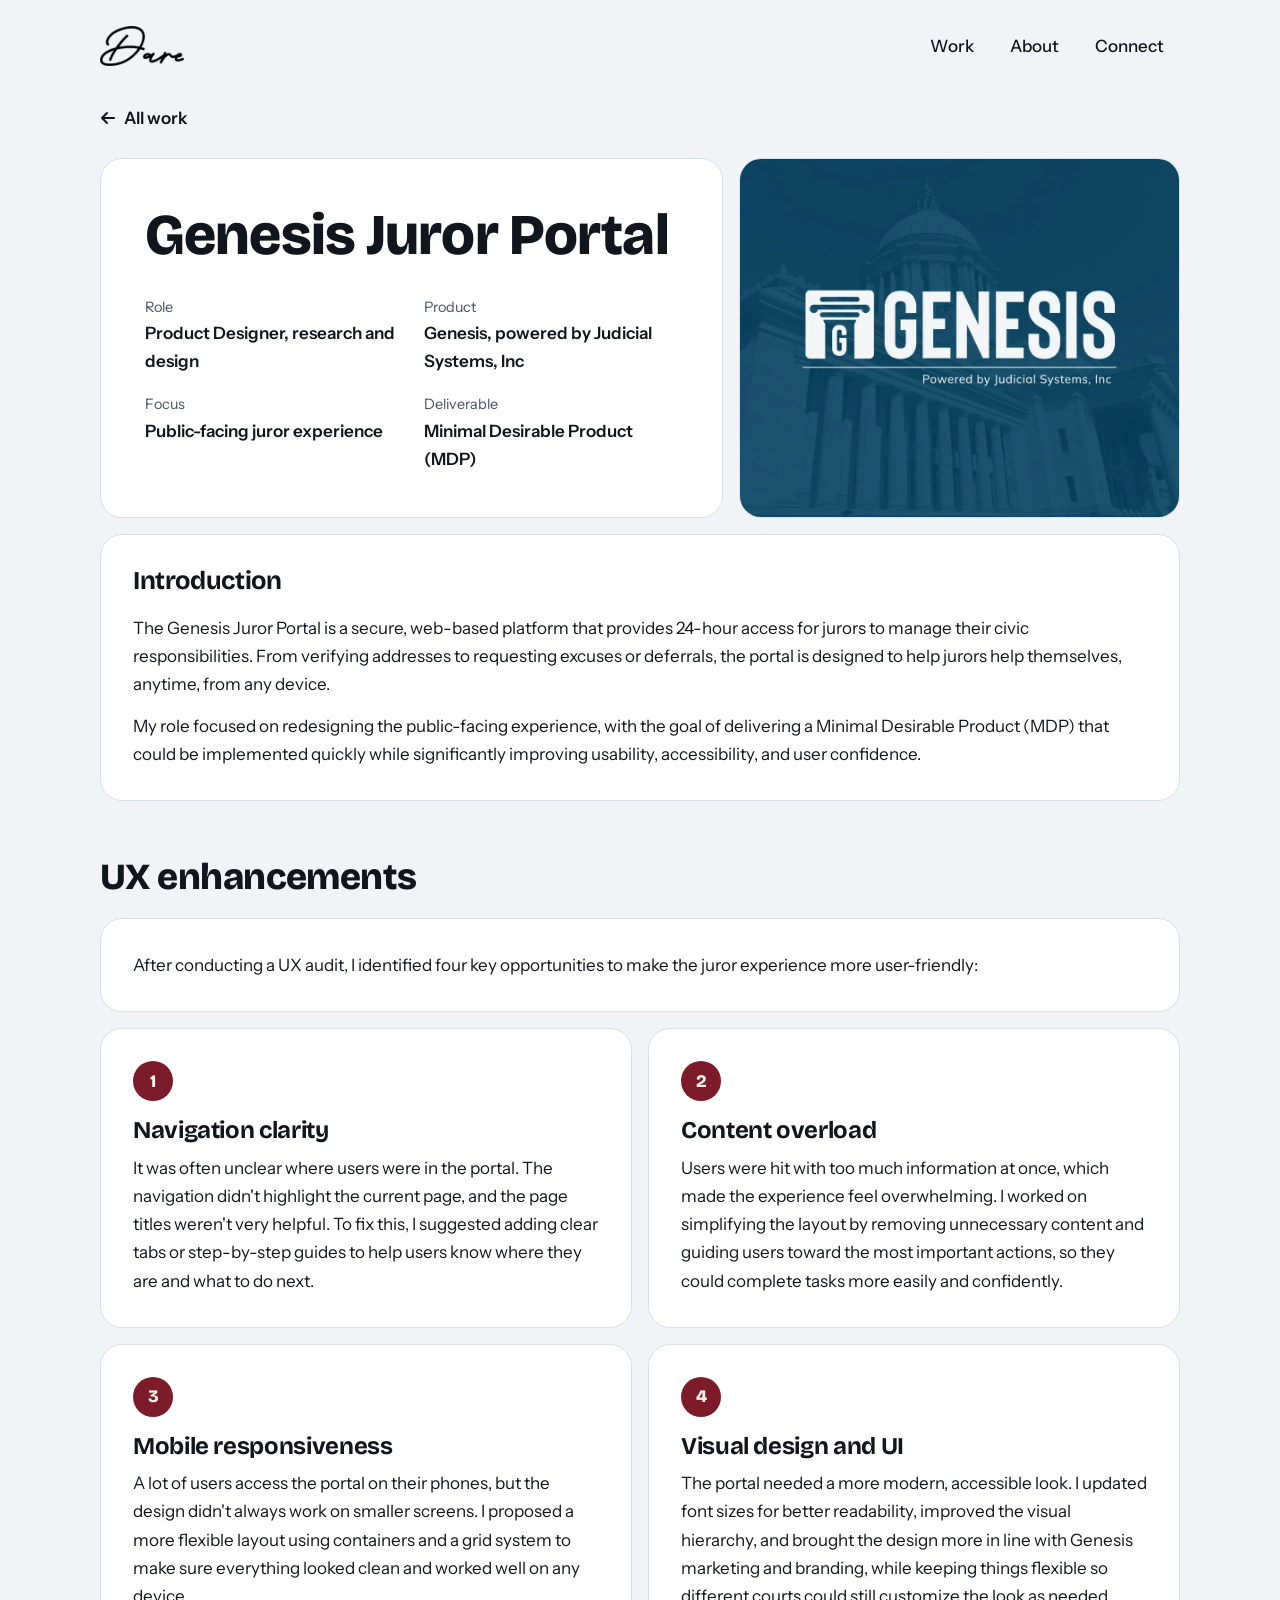
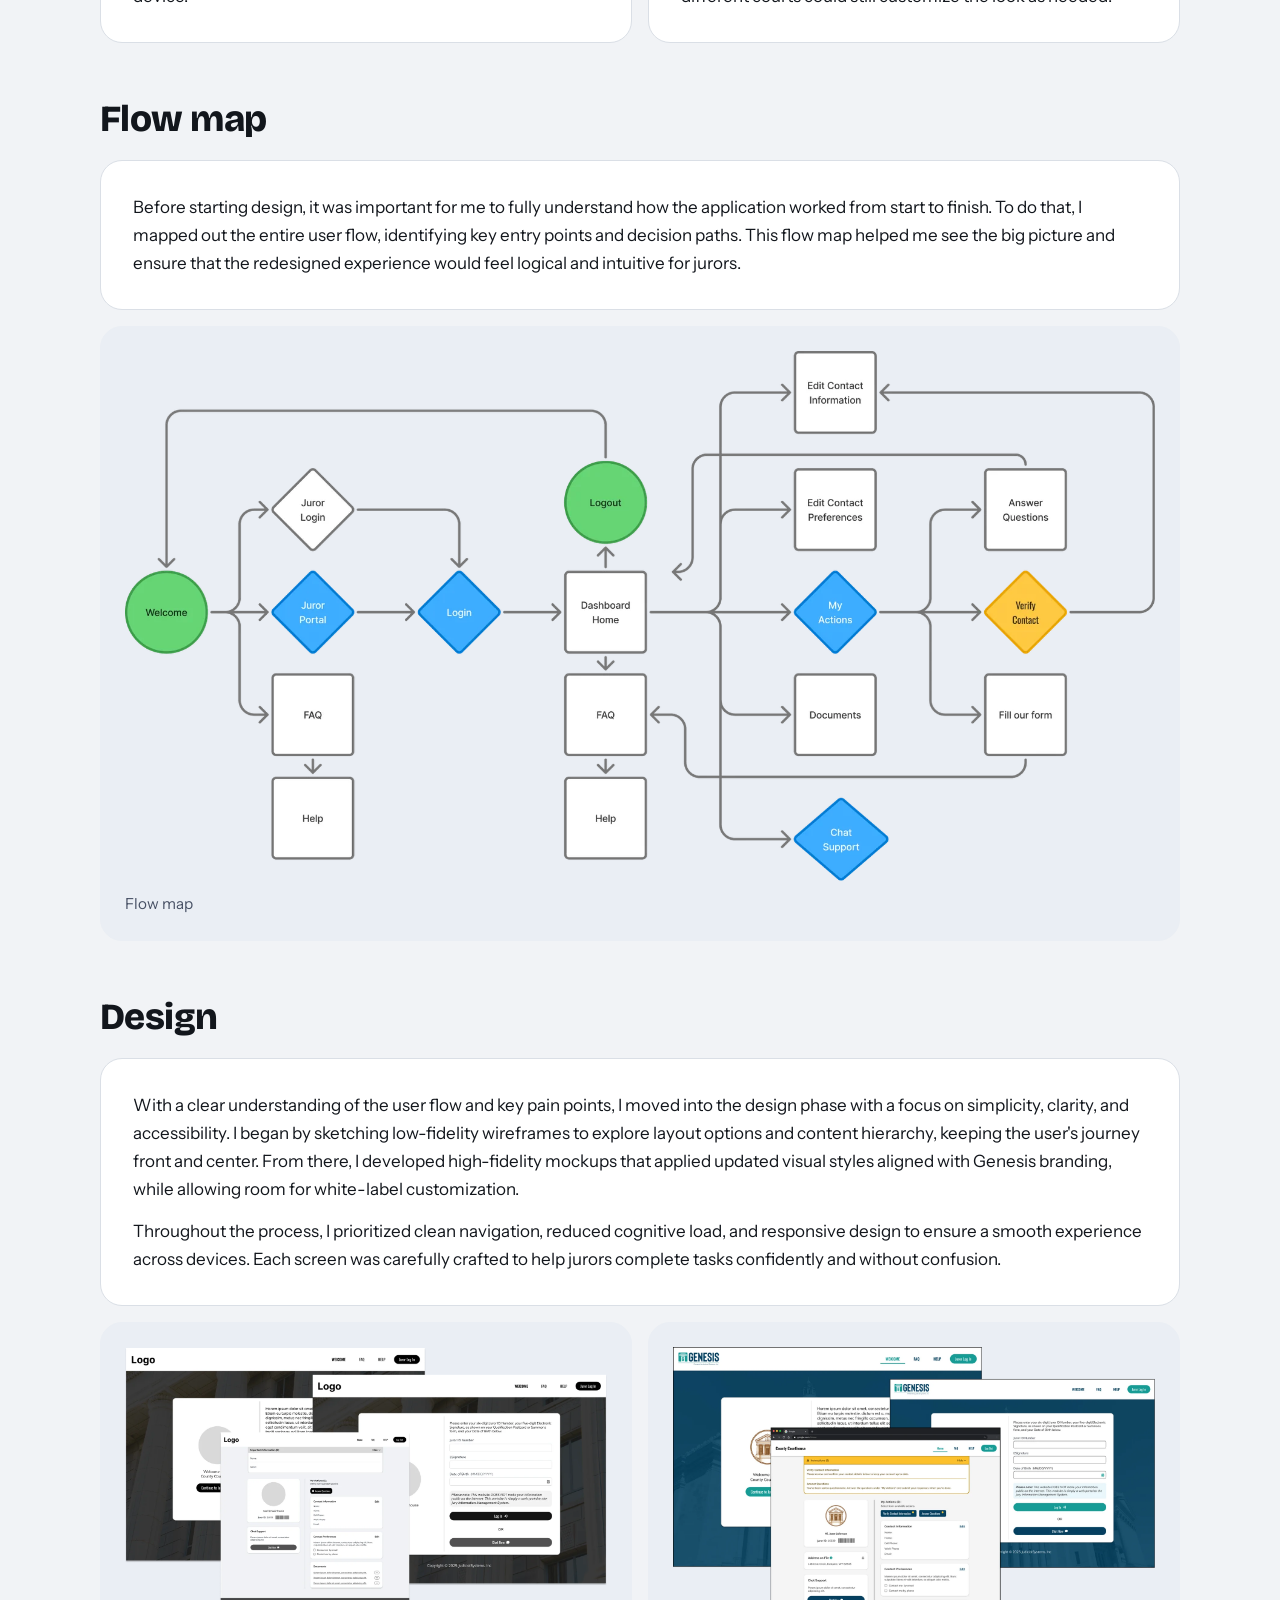
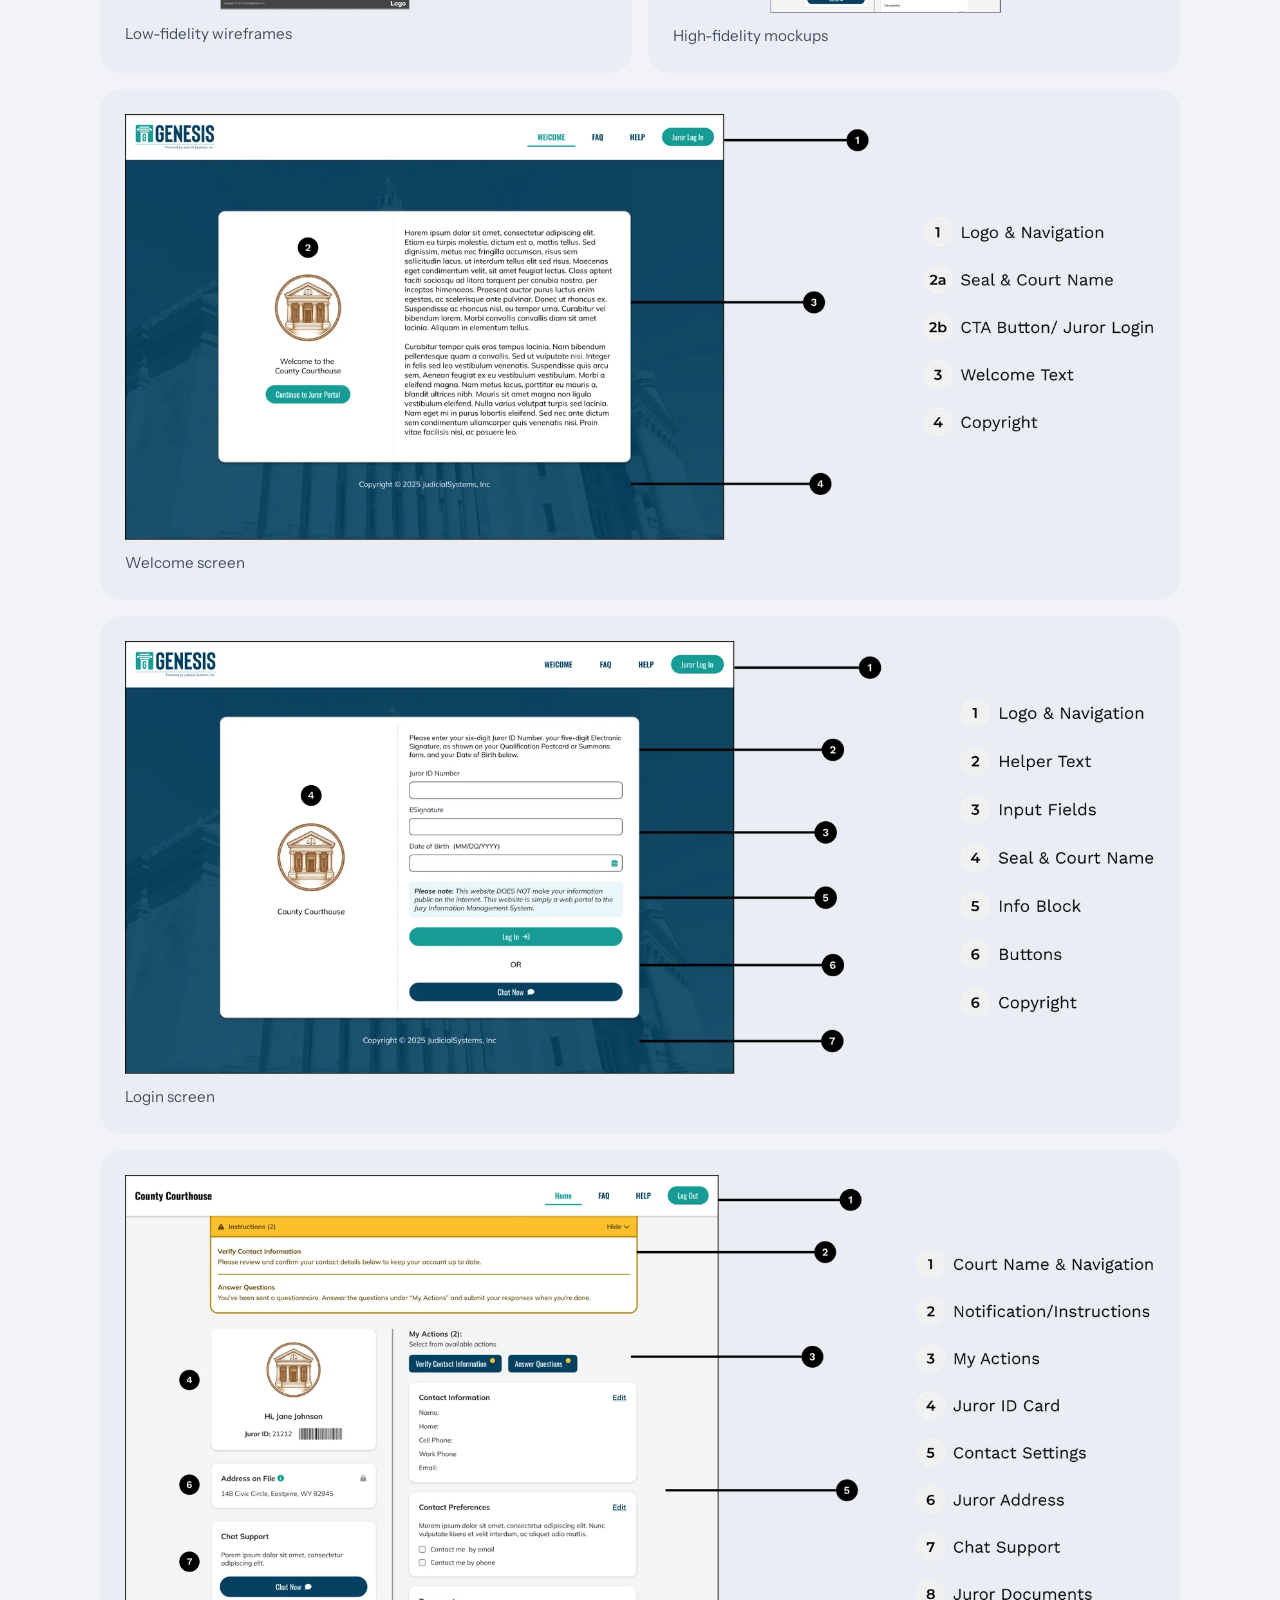
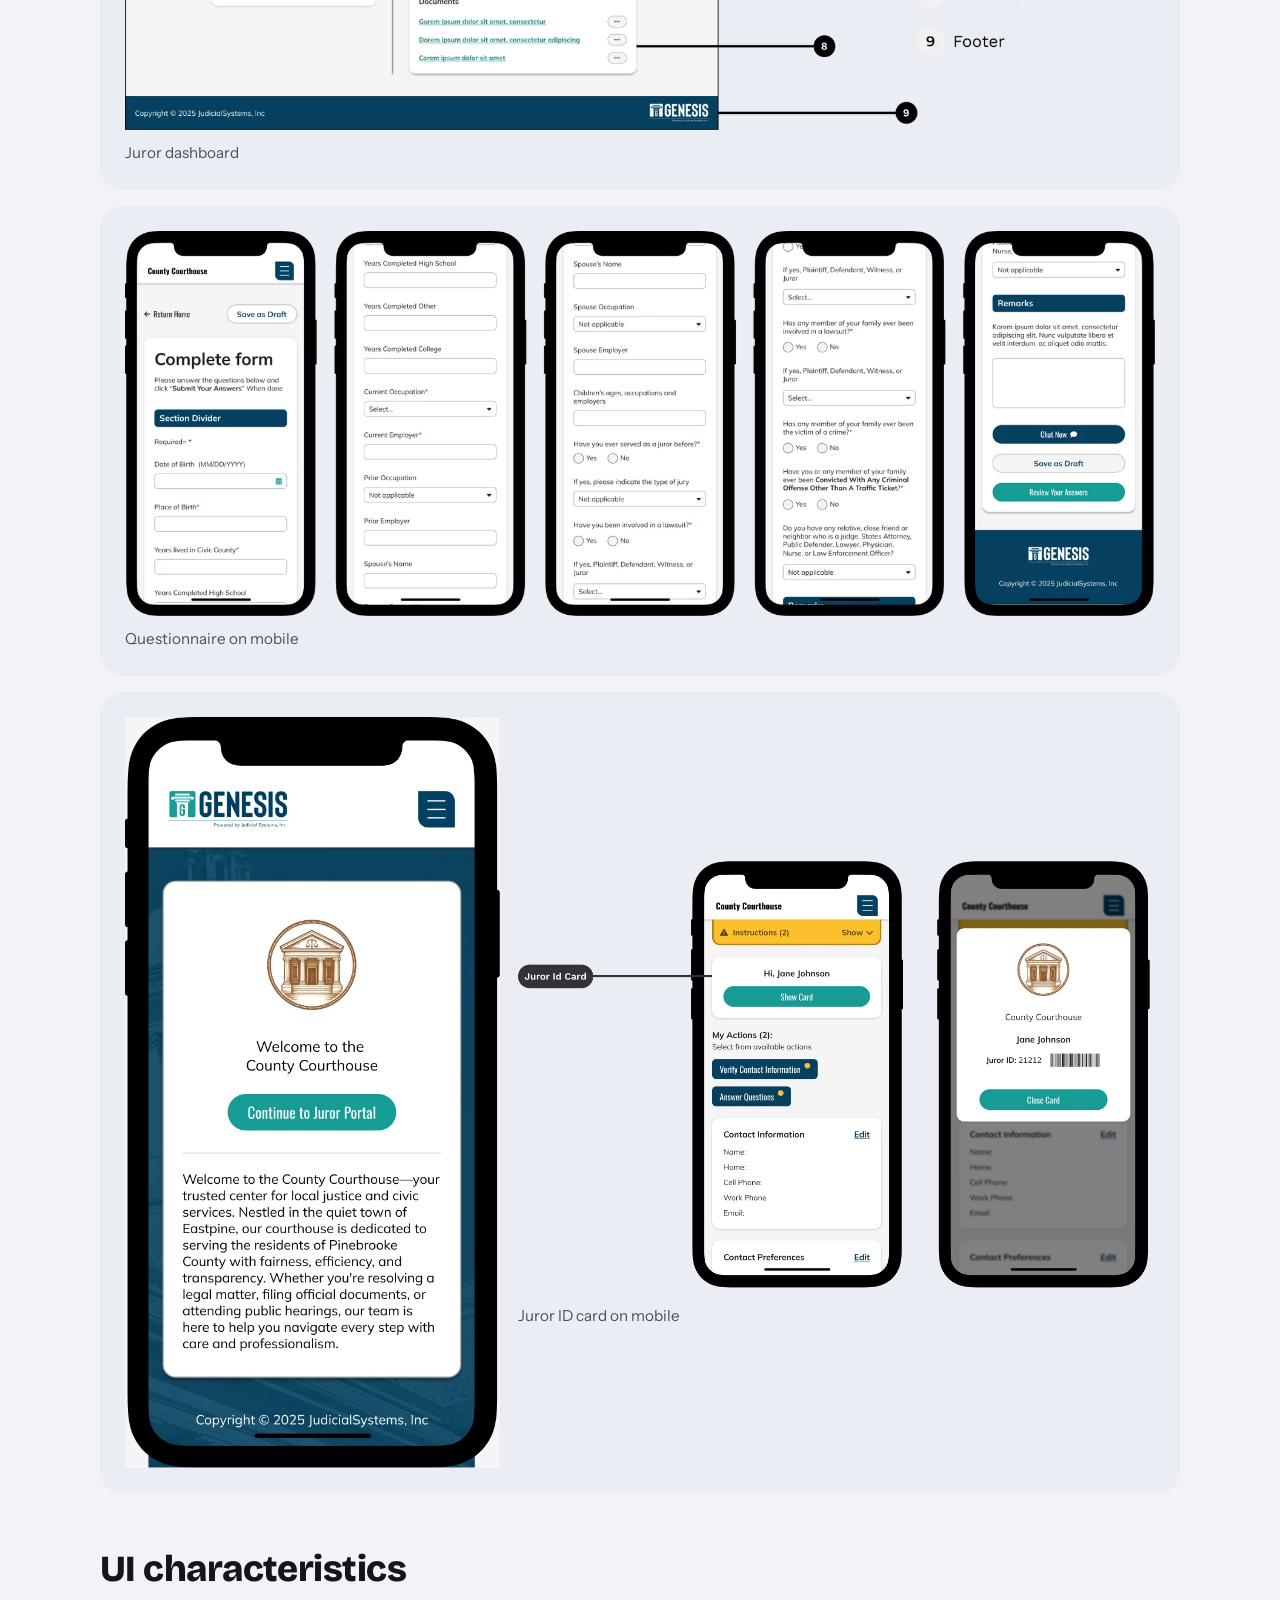
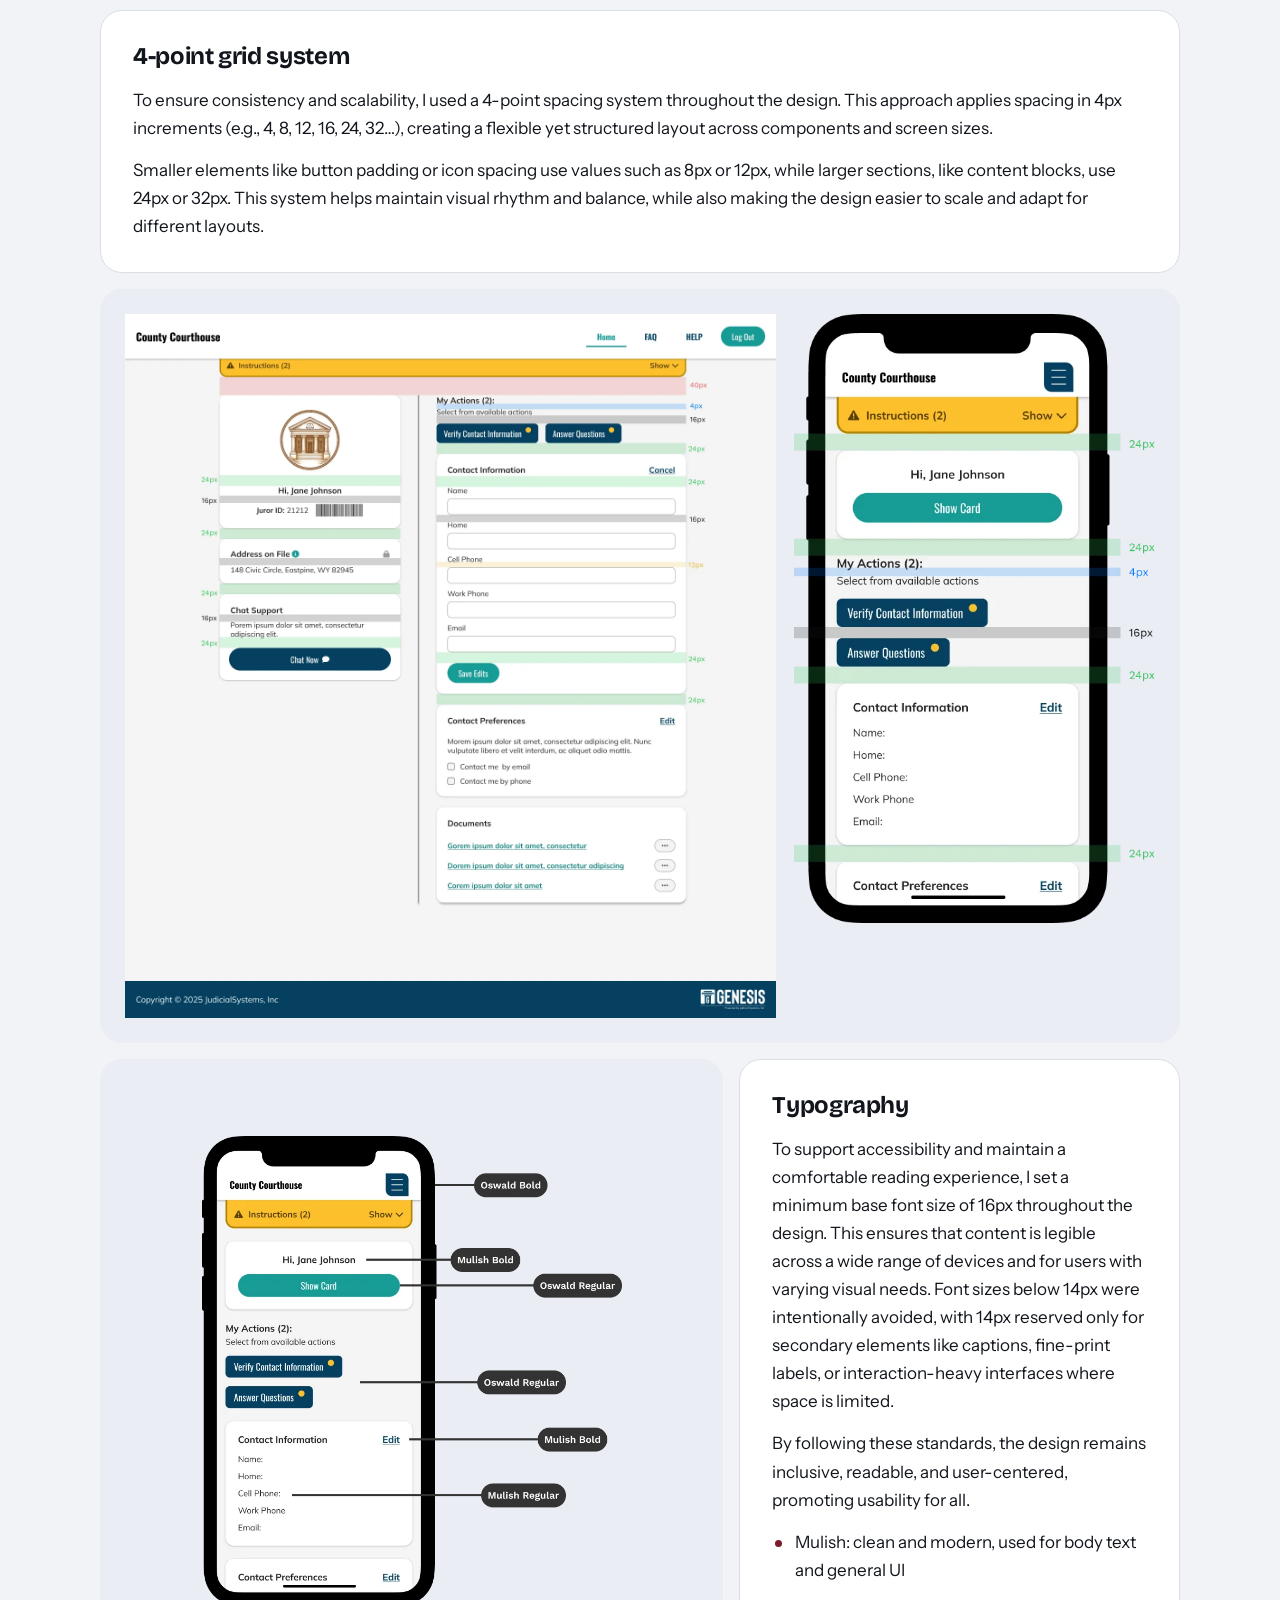
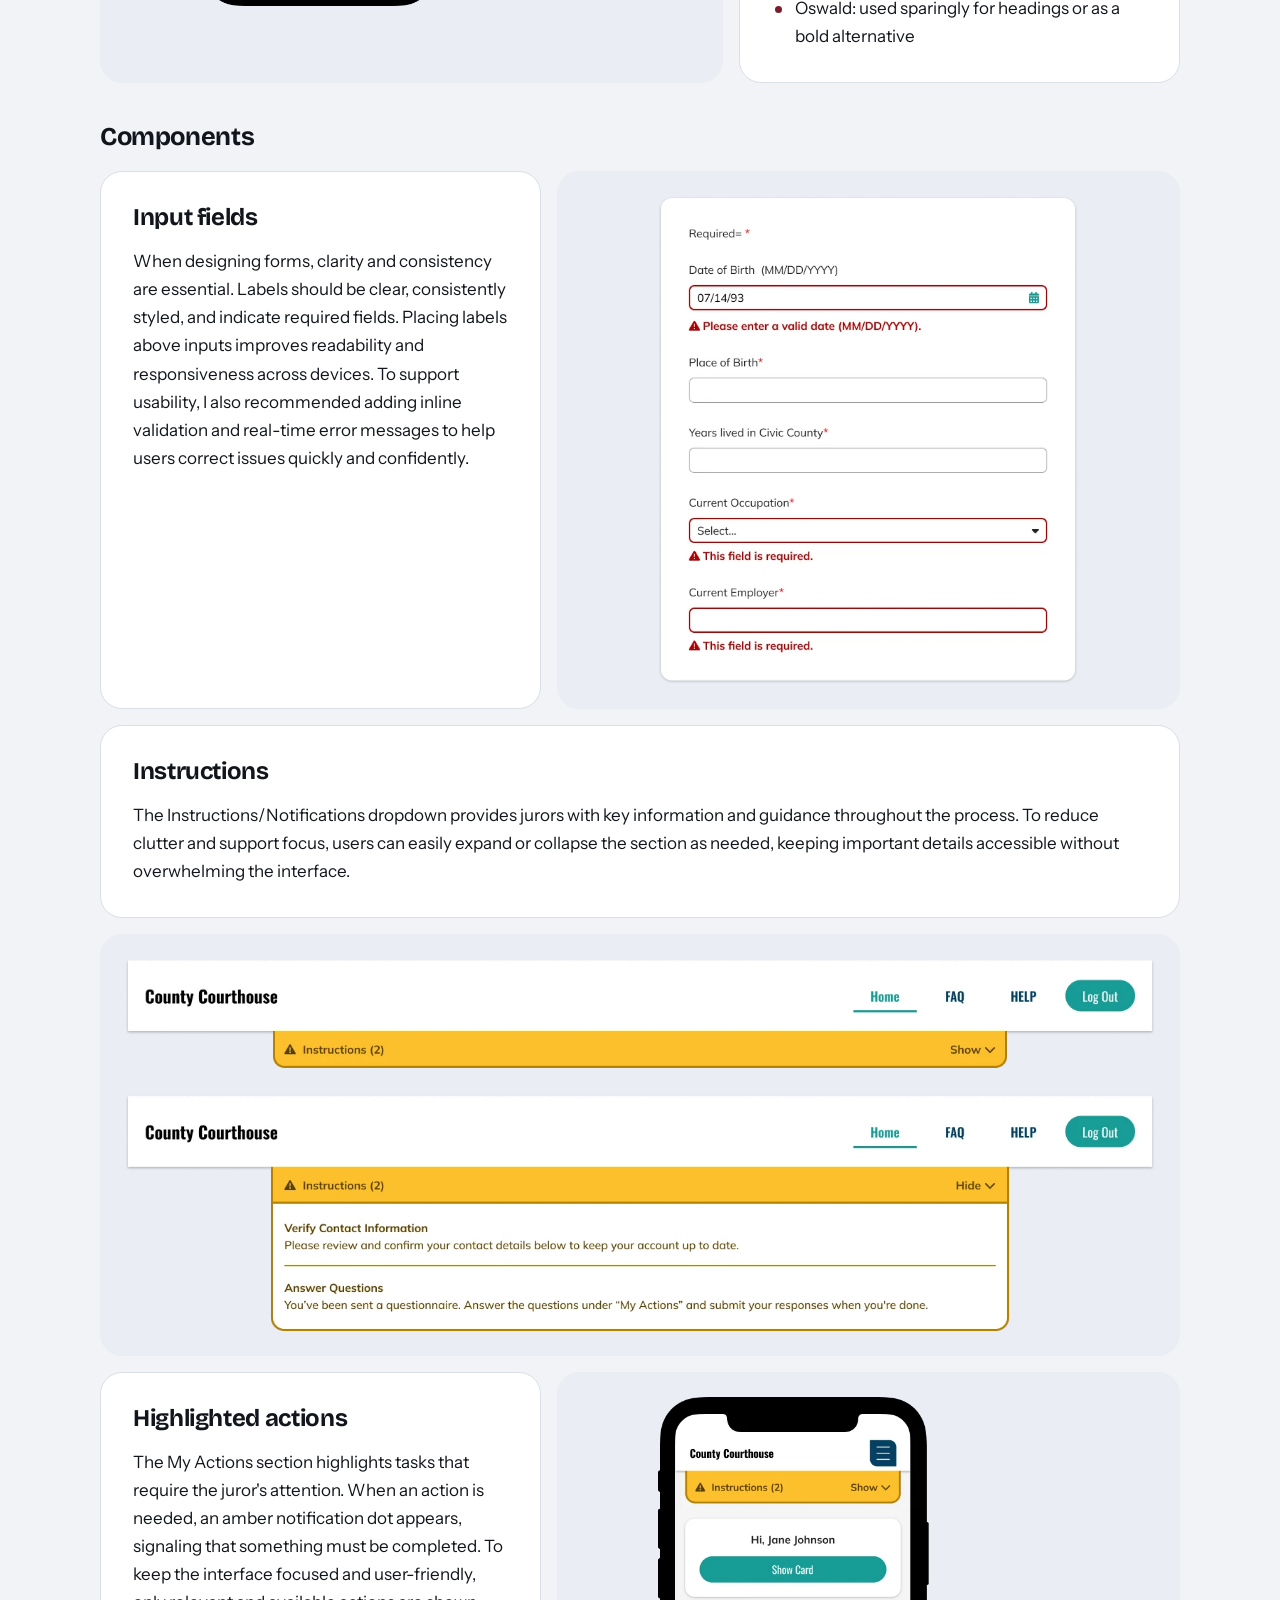
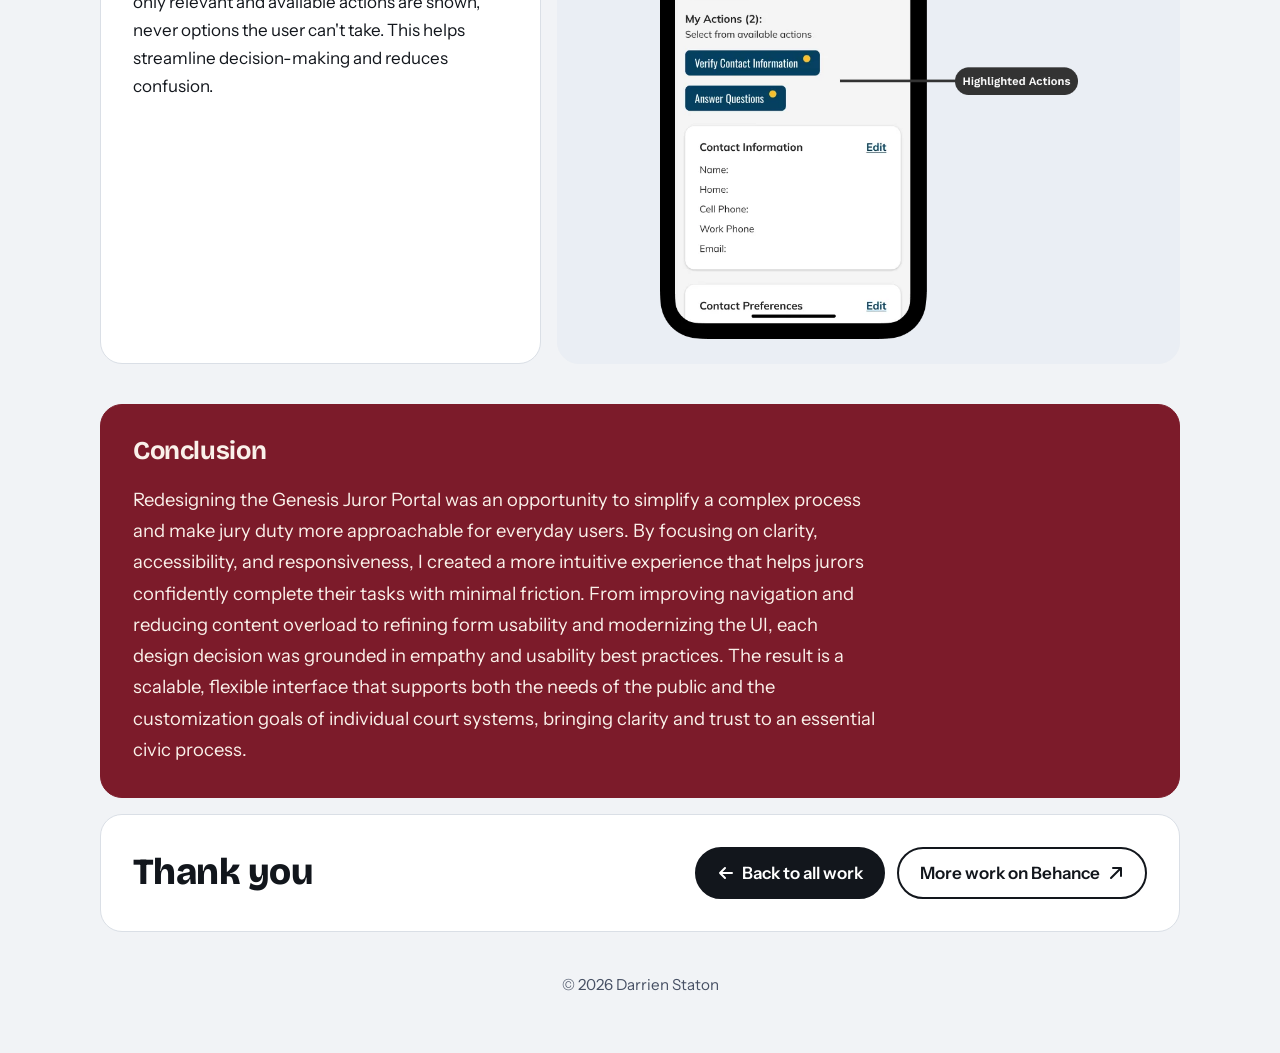
==== juror-portal.html @ d0b034d8 "Add portfolio site Initial upload of the darrienstaton.com portfolio: homepage, three case studies, " ====
<!DOCTYPE html>
<html lang="en">
<head>
  <meta charset="utf-8">
  <meta name="viewport" content="width=device-width, initial-scale=1">
  <title>Genesis Juror Portal | Darrien Staton</title>
  <meta name="description" content="Case study by Darrien Staton, Senior Product Designer: redesigning the public-facing Genesis Juror Portal for clarity, accessibility, and mobile use.">
  <meta name="theme-color" content="#F1F3F6">
  <link rel="icon" type="image/png" href="images/favicon.png">
  <link rel="preconnect" href="https://fonts.googleapis.com">
  <link rel="preconnect" href="https://fonts.gstatic.com" crossorigin>
  <link href="https://fonts.googleapis.com/css2?family=Bricolage+Grotesque:opsz,wght@12..96,500;700;800&family=Instrument+Sans:wght@400;500;600;700&display=swap" rel="stylesheet">
  <link rel="stylesheet" href="case.css">
</head>
<body>
  <a class="skip" href="#main">Skip to the case study</a>
  <div class="wrap">
    <header class="site-header">
      <a class="logo" href="index.html" aria-label="Darrien Staton, home"><img src="images/dare-logo.png" alt="Dare"></a>
      <nav aria-label="Main"><ul>
        <li><a href="index.html#work">Work</a></li><li><a href="index.html#about">About</a></li><li><a href="index.html#connect">Connect</a></li>
      </ul></nav>
    </header>
    <main id="main">
      <a class="back" href="index.html#work"><svg viewBox="0 0 16 16" fill="none" stroke="currentColor" stroke-width="2" stroke-linecap="round" stroke-linejoin="round" aria-hidden="true"><path d="M14 8H2M7 3L2 8l5 5"/></svg>All work</a>

      <div class="bento">
        <section class="tile hero s7" aria-labelledby="title">
          <h1 id="title">Genesis Juror Portal</h1>
          <dl class="facts">
            <div><dt>Role</dt><dd>Product Designer, research and design</dd></div>
            <div><dt>Product</dt><dd>Genesis, powered by Judicial Systems, Inc</dd></div>
            <div><dt>Focus</dt><dd>Public-facing juror experience</dd></div>
            <div><dt>Deliverable</dt><dd>Minimal Desirable Product (MDP)</dd></div>
          </dl>
        </section>
        <div class="tile tile--photo s5"><img src="images/genesis-hero.webp" alt="Genesis logo, a white column icon beside the word GENESIS with the line Powered by Judicial Systems, Inc, over a blue tinted photo of a courthouse." width="1200" height="800"></div>
      </div>

      <div class="bento" style="margin-top: var(--gap)">
        <section class="tile s12" aria-labelledby="intro">
          <h2 id="intro">Introduction</h2>
          <div class="stack"><p>The Genesis Juror Portal is a secure, web-based platform that provides 24-hour access for jurors to manage their civic responsibilities. From verifying addresses to requesting excuses or deferrals, the portal is designed to help jurors help themselves, anytime, from any device.</p><p>My role focused on redesigning the public-facing experience, with the goal of delivering a Minimal Desirable Product (MDP) that could be implemented quickly while significantly improving usability, accessibility, and user confidence.</p></div>
        </section>
      </div>

      <section aria-labelledby="ux">
        <div class="section-head"><h2 id="ux">UX enhancements</h2></div>
        <div class="bento"><div class="tile s12"><p>After conducting a UX audit, I identified four key opportunities to make the juror experience more user-friendly:</p></div><article class="tile s6 enh"><span class="num" aria-hidden="true">1</span><h3>Navigation clarity</h3><p>It was often unclear where users were in the portal. The navigation didn&#x27;t highlight the current page, and the page titles weren&#x27;t very helpful. To fix this, I suggested adding clear tabs or step-by-step guides to help users know where they are and what to do next.</p></article><article class="tile s6 enh"><span class="num" aria-hidden="true">2</span><h3>Content overload</h3><p>Users were hit with too much information at once, which made the experience feel overwhelming. I worked on simplifying the layout by removing unnecessary content and guiding users toward the most important actions, so they could complete tasks more easily and confidently.</p></article><article class="tile s6 enh"><span class="num" aria-hidden="true">3</span><h3>Mobile responsiveness</h3><p>A lot of users access the portal on their phones, but the design didn&#x27;t always work on smaller screens. I proposed a more flexible layout using containers and a grid system to make sure everything looked clean and worked well on any device.</p></article><article class="tile s6 enh"><span class="num" aria-hidden="true">4</span><h3>Visual design and UI</h3><p>The portal needed a more modern, accessible look. I updated font sizes for better readability, improved the visual hierarchy, and brought the design more in line with Genesis marketing and branding, while keeping things flexible so different courts could still customize the look as needed.</p></article></div>
      </section>

      <section aria-labelledby="flow">
        <div class="section-head"><h2 id="flow">Flow map</h2></div>
        <div class="bento">
          <div class="tile s12"><p>Before starting design, it was important for me to fully understand how the application worked from start to finish. To do that, I mapped out the entire user flow, identifying key entry points and decision paths. This flow map helped me see the big picture and ensure that the redesigned experience would feel logical and intuitive for jurors.</p></div>
          <div class="tile media s12"><figure class="shot shot--framed "><img src="images/genesis-flow-map.webp" alt="Flow map of the juror portal. From Welcome, users go to the FAQ, Juror Login, or Juror Portal, then log in to the Dashboard Home. From there they reach FAQ and Help, My Actions, Edit Contact Information, Edit Contact Preferences, Documents, Chat Support, and Logout. My Actions leads to Verify Contact, Answer Questions, and Fill our form." width="1700" height="874" loading="lazy"><figcaption>Flow map</figcaption></figure></div>
        </div>
      </section>

      <section aria-labelledby="design">
        <div class="section-head"><h2 id="design">Design</h2></div>
        <div class="bento">
          <div class="tile s12"><div class="stack"><p>With a clear understanding of the user flow and key pain points, I moved into the design phase with a focus on simplicity, clarity, and accessibility. I began by sketching low-fidelity wireframes to explore layout options and content hierarchy, keeping the user&#x27;s journey front and center. From there, I developed high-fidelity mockups that applied updated visual styles aligned with Genesis branding, while allowing room for white-label customization.</p><p>Throughout the process, I prioritized clean navigation, reduced cognitive load, and responsive design to ensure a smooth experience across devices. Each screen was carefully crafted to help jurors complete tasks confidently and without confusion.</p></div></div>
          <div class="tile media s6"><figure class="shot shot--framed "><img src="images/genesis-wireframes.webp" alt="Low fidelity wireframes of the welcome, login, and juror dashboard screens in grayscale, with placeholder logos." width="1600" height="873" loading="lazy"><figcaption>Low-fidelity wireframes</figcaption></figure></div>
          <div class="tile media s6"><figure class="shot shot--framed "><img src="images/genesis-hifi-desktop.webp" alt="High fidelity mockups of the welcome, login, and juror dashboard screens in Genesis blue and teal." width="1600" height="882" loading="lazy"><figcaption>High-fidelity mockups</figcaption></figure></div>
          <div class="tile media s12"><figure class="shot shot--framed "><img src="images/genesis-welcome-annotated.webp" alt="Welcome screen with callouts: logo and navigation, seal and court name, a Continue to Juror Portal button, welcome text, and copyright." width="1600" height="662" loading="lazy"><figcaption>Welcome screen</figcaption></figure></div>
          <div class="tile media s12"><figure class="shot shot--framed "><img src="images/genesis-login-annotated.webp" alt="Login screen with callouts: logo and navigation, helper text, input fields for Juror ID, ESignature, and date of birth, seal and court name, an info block, buttons, and copyright." width="1600" height="673" loading="lazy"><figcaption>Login screen</figcaption></figure></div>
          <div class="tile media s12"><figure class="shot shot--framed "><img src="images/genesis-dashboard-annotated.webp" alt="Juror dashboard with callouts: court name and navigation, instructions, My Actions, juror ID card, contact settings, address, chat support, documents, and footer." width="1600" height="861" loading="lazy"><figcaption>Juror dashboard</figcaption></figure></div>
          <div class="tile media s12"><figure class="shot shot--framed "><img src="images/genesis-mobile-form.webp" alt="Five phone screens showing a long Complete form questionnaire with text fields, dropdowns, radio buttons, a remarks box, and buttons to save as draft or review answers." width="1700" height="635" loading="lazy"><figcaption>Questionnaire on mobile</figcaption></figure></div>
          <div class="tile media s12"><div class="pair pair--rev">
            <figure class="shot shot--framed shot--tall"><img src="images/genesis-welcome-mobile.webp" alt="Welcome screen on a phone with the court seal, a Continue to Juror Portal button, and welcome text." width="638" height="1279" loading="lazy"></figure>
            <figure class="shot shot--framed "><img src="images/genesis-id-card.webp" alt="Dashboard on a phone with a Show Card button for the juror ID card, next to the card opened as a modal with the court seal, juror name, juror ID, and barcode." width="1194" height="818" loading="lazy"><figcaption>Juror ID card on mobile</figcaption></figure>
          </div></div>
        </div>
      </section>

      <section aria-labelledby="ui">
        <div class="section-head"><h2 id="ui">UI characteristics</h2></div>
        
        <article class="bento" aria-labelledby="comp1" style="margin-bottom: var(--gap)">
          <div class="tile s12"><h3 id="comp1">4-point grid system</h3><div class="stack"><p>To ensure consistency and scalability, I used a 4-point spacing system throughout the design. This approach applies spacing in 4px increments (e.g., 4, 8, 12, 16, 24, 32…), creating a flexible yet structured layout across components and screen sizes.</p><p>Smaller elements like button padding or icon spacing use values such as 8px or 12px, while larger sections, like content blocks, use 24px or 32px. This system helps maintain visual rhythm and balance, while also making the design easier to scale and adapt for different layouts.</p></div></div>
          <div class="tile media s12"><div class="pair pair--grid"><figure class="shot shot--framed "><img src="images/genesis-grid-desktop.webp" alt="Juror dashboard on desktop with colored bands marking spacing values such as 4, 12, 16, 24, and 40 pixels between elements." width="1440" height="1558" loading="lazy"></figure><figure class="shot shot--framed shot--tall"><img src="images/genesis-grid-mobile.webp" alt="Juror dashboard on a phone with colored bands marking 4, 16, and 24 pixel spacing." width="513" height="864" loading="lazy"></figure></div></div>
        </article>
        
        <article class="bento flip" aria-labelledby="comp2" style="margin-bottom: var(--gap)">
          <div class="tile s5"><h3 id="comp2">Typography</h3><div class="stack"><p>To support accessibility and maintain a comfortable reading experience, I set a minimum base font size of 16px throughout the design. This ensures that content is legible across a wide range of devices and for users with varying visual needs. Font sizes below 14px were intentionally avoided, with 14px reserved only for secondary elements like captions, fine-print labels, or interaction-heavy interfaces where space is limited.</p><p>By following these standards, the design remains inclusive, readable, and user-centered, promoting usability for all.</p><ul class="dots"><li>Mulish: clean and modern, used for body text and general UI</li><li>Oswald: used sparingly for headings or as a bold alternative</li></ul></div></div>
          <div class="tile media s7"><figure class="shot shot--framed shot--portrait"><img src="images/genesis-typography.webp" alt="Juror dashboard on a phone with labels naming the fonts: Oswald Bold for the court name, Mulish Bold for the greeting and section titles, Oswald Regular for buttons, and Mulish Regular for body text." width="772" height="864" loading="lazy"></figure></div>
        </article>
        <div class="section-head" style="margin-top: 40px"><h3 id="components" style="font-size: 1.6rem">Components</h3></div>
        
        <article class="bento" aria-labelledby="comp3" style="margin-bottom: var(--gap)">
          <div class="tile s5"><h3 id="comp3">Input fields</h3><div class="stack"><p>When designing forms, clarity and consistency are essential. Labels should be clear, consistently styled, and indicate required fields. Placing labels above inputs improves readability and responsiveness across devices. To support usability, I also recommended adding inline validation and real-time error messages to help users correct issues quickly and confidently.</p></div></div>
          <div class="tile media s7"><figure class="shot shot--framed shot--portrait"><img src="images/genesis-input-validation.webp" alt="Form with labels above each field and a required marker. Fields with errors have a red border and a message, such as Please enter a valid date and This field is required." width="600" height="696" loading="lazy"></figure></div>
        </article>
        
        <article class="bento" aria-labelledby="comp4" style="margin-bottom: var(--gap)">
          <div class="tile s12"><h3 id="comp4">Instructions</h3><div class="stack"><p>The Instructions/Notifications dropdown provides jurors with key information and guidance throughout the process. To reduce clutter and support focus, users can easily expand or collapse the section as needed, keeping important details accessible without overwhelming the interface.</p></div></div>
          <div class="tile media s12"><figure class="shot shot--framed "><img src="images/genesis-instructions.webp" alt="Amber Instructions banner shown collapsed with a Show button, and expanded with a Hide button revealing two instructions: Verify Contact Information and Answer Questions." width="1448" height="523" loading="lazy"></figure></div>
        </article>
        
        <article class="bento" aria-labelledby="comp5" style="margin-bottom: var(--gap)">
          <div class="tile s5"><h3 id="comp5">Highlighted actions</h3><div class="stack"><p>The My Actions section highlights tasks that require the juror&#x27;s attention. When an action is needed, an amber notification dot appears, signaling that something must be completed. To keep the interface focused and user-friendly, only relevant and available actions are shown, never options the user can&#x27;t take. This helps streamline decision-making and reduces confusion.</p></div></div>
          <div class="tile media s7"><figure class="shot shot--framed shot--portrait"><img src="images/genesis-highlighted-actions.webp" alt="Phone dashboard with My Actions buttons, Verify Contact Information and Answer Questions, each with an amber dot, labeled Highlighted Actions." width="669" height="864" loading="lazy"></figure></div>
        </article>
      </section>

      <div class="bento" style="margin-top: 40px">
        <section class="tile tile--wine s12" aria-labelledby="concl">
          <h2 id="concl">Conclusion</h2>
          <p class="lead-on-dark">Redesigning the Genesis Juror Portal was an opportunity to simplify a complex process and make jury duty more approachable for everyday users. By focusing on clarity, accessibility, and responsiveness, I created a more intuitive experience that helps jurors confidently complete their tasks with minimal friction. From improving navigation and reducing content overload to refining form usability and modernizing the UI, each design decision was grounded in empathy and usability best practices. The result is a scalable, flexible interface that supports both the needs of the public and the customization goals of individual court systems, bringing clarity and trust to an essential civic process.</p>
        </section>
      </div>

      <section class="tile thanks" style="margin-top: var(--gap)" aria-labelledby="thanks">
        <h2 id="thanks">Thank you</h2>
        <div class="actions">
          <a class="btn btn--solid" href="index.html#work"><svg viewBox="0 0 16 16" fill="none" stroke="currentColor" stroke-width="2" stroke-linecap="round" stroke-linejoin="round" aria-hidden="true"><path d="M14 8H2M7 3L2 8l5 5"/></svg>Back to all work</a>
          <a class="btn" href="https://www.behance.net/darrienstaton1/" target="_blank" rel="noopener noreferrer">More work on Behance<span class="sr-only"> (opens in a new tab)</span><svg class="out" viewBox="0 0 16 16" fill="none" stroke="currentColor" stroke-width="2" stroke-linecap="round" stroke-linejoin="round" aria-hidden="true"><path d="M5 3h8v8M13 3L3 13"/></svg></a>
        </div>
      </section>
    </main>
    <footer>&copy; 2026 Darrien Staton</footer>
  </div>
</body>
</html>
---- case.css ----
/* Shared styles for case study pages */
:root {
  --bg: #F1F3F6;
  --surface: #FFFFFF;
  --ink: #12161C;
  --muted: #475064;
  --line: #DADFE6;
  --accent: #1F4FD8;
  --chip: #EAEEF4;
  --earth-red: #7C1B2A;
  --on-red: #FAF1EA;
  --rose-soft: #F0DCDD;
  --rose-ink: #5E0E1B;
  --radius: 22px;
  --gap: 16px;
  --display: "Bricolage Grotesque", "Avenir Next", "Segoe UI", system-ui, sans-serif;
  --body: "Instrument Sans", system-ui, -apple-system, "Segoe UI", Roboto, sans-serif;
}
* { box-sizing: border-box; }
html { background: var(--bg); scroll-behavior: smooth; }
body {
  margin: 0;
  font-family: var(--body);
  font-size: 1.0625rem;
  line-height: 1.65;
  color: var(--ink);
  background: var(--bg);
}
img { display: block; max-width: 100%; height: auto; }
a { color: inherit; }
h1, h2, h3, h4 { font-family: var(--display); margin: 0; line-height: 1.12; letter-spacing: -0.015em; text-wrap: balance; }
p { margin: 0; }
ul, ol, dl, dd { margin: 0; padding: 0; list-style: none; }
figure { margin: 0; }

.wrap { max-width: 1120px; margin: 0 auto; padding: 0 20px; }

.skip {
  position: absolute; left: 16px; top: -64px; z-index: 10;
  background: var(--ink); color: #fff; padding: 12px 18px; border-radius: 12px;
  font-weight: 600; text-decoration: none;
}
.skip:focus { top: 16px; }

/* header */
.site-header { display: flex; align-items: center; justify-content: space-between; padding: 22px 0; }
.site-header .logo img { height: 40px; width: auto; }
.site-header nav ul { display: flex; gap: 4px; }
.site-header nav a {
  display: inline-block; padding: 10px 16px; border-radius: 999px;
  text-decoration: none; font-weight: 500; transition: background .2s ease, transform .2s ease;
}
.site-header nav a:hover { background: var(--surface); transform: translateY(-2px); }

.back {
  display: inline-flex; align-items: center; gap: .5rem; margin: 4px 0 18px;
  font-weight: 600; text-decoration: none; padding: 8px 0;
}
.back svg { width: 16px; height: 16px; transition: transform .2s ease; }
.back:hover svg { transform: translateX(-4px); }
.back:hover { text-decoration: underline; text-underline-offset: 4px; }

/* bento grid */
.bento { display: grid; grid-template-columns: repeat(12, 1fr); gap: var(--gap); }
.s4 { grid-column: span 4; }
.s5 { grid-column: span 5; }
.s6 { grid-column: span 6; }
.s7 { grid-column: span 7; }
.s8 { grid-column: span 8; }
.s12 { grid-column: span 12; }

.tile {
  position: relative;
  background: var(--surface);
  border: 1px solid var(--line);
  border-radius: var(--radius);
  padding: 32px;
}
.tile h2 { font-size: 1.6rem; margin-bottom: 18px; }
.tile h3 { font-size: 1.5rem; margin-bottom: 16px; }
.tile--night { background: var(--ink); border-color: var(--ink); color: #fff; }
.tile--wine { background: var(--earth-red); border-color: var(--earth-red); color: var(--on-red); }
.tile--tint { background: #E7EDFF; border-color: #D3DDFB; }

.stack { display: grid; gap: 14px; }
.stack > p + p { margin-top: 0; }

.section-head { margin: 56px 0 20px; }
.section-head h2 { font-size: clamp(1.8rem, 3.4vw, 2.3rem); font-weight: 800; }

/* hero */
.hero { padding: 44px; display: flex; flex-direction: column; justify-content: center; gap: 28px; }
.hero h1 { font-size: clamp(2.4rem, 5.4vw, 3.6rem); font-weight: 800; }
.facts { display: grid; grid-template-columns: repeat(2, minmax(0, 1fr)); gap: 18px 24px; }
.facts dt { font-size: .9rem; color: var(--muted); }
.facts dd { font-weight: 600; }
.hero-art { display: grid; place-items: center; padding: 24px; overflow: hidden; }
.hero-art img { width: 100%; max-width: 380px; animation: drift 7s ease-in-out infinite; }
@keyframes drift { 0%, 100% { transform: translateY(0); } 50% { transform: translateY(-8px); } }

/* lists */
.dots { display: grid; gap: 10px; }
.dots li { position: relative; padding-left: 1.4rem; }
.dots li::before {
  content: ""; position: absolute; left: .15rem; top: .72em; width: 7px; height: 7px;
  border-radius: 50%; background: var(--earth-red);
}
.tile--night .dots li::before { background: #E2BCBF; }

/* product area tiles */
.area { padding: 0; overflow: hidden; display: flex; flex-direction: column; }
.area__media { background: var(--chip); padding: 24px; display: grid; place-items: center; height: 320px; grid-template-rows: minmax(0, 1fr); grid-template-columns: minmax(0, 1fr); overflow: hidden; }
.area__media img { height: 100%; width: 100%; object-fit: contain; }
.area__body { padding: 28px 32px 32px; display: grid; gap: 14px; align-content: start; }
.area__body h3 { margin-bottom: 0; }
.area__body h4, .problem h4 { font-size: 1rem; font-weight: 700; font-family: var(--body); letter-spacing: 0; }

/* problem blocks */
.problem { display: grid; gap: 14px; align-content: start; }
.problem h3 { margin-bottom: 4px; }
.problem p.lead { color: var(--ink); }
.problem__group { display: grid; gap: 10px; }
.outcome { padding-top: 16px; border-top: 1px solid var(--line); font-weight: 500; }
.chips { display: flex; flex-wrap: wrap; gap: 10px; }
.chips li { padding: 9px 16px; border-radius: 999px; background: var(--rose-soft); color: var(--rose-ink); font-weight: 500; }

.media { display: grid; gap: 22px; align-content: center; background: var(--chip); border-color: var(--chip); padding: 24px; }
.shot { display: grid; gap: 10px; }
.shot img {
  width: 100%; border-radius: 12px;
  transition: transform .3s ease, filter .3s ease;
}
.shot:hover img { transform: translateY(-4px); filter: drop-shadow(0 12px 18px rgba(18, 22, 28, .18)); }
.shot figcaption { font-size: .95rem; color: var(--muted); }
.shot--framed img { border-radius: 0; }
.shot--small img { width: auto; max-width: 100%; margin: 0 auto; }

@media (min-width: 961px) {
  .flip .media { order: -1; }
}

/* photo hero tile and screenshot pairs */
.tile--photo { padding: 0; overflow: hidden; min-height: 280px; }
.tile--photo img { width: 100%; height: 100%; object-fit: cover; }
.pair { display: grid; grid-template-columns: minmax(0, 1.7fr) minmax(0, 1fr); gap: 18px; align-items: center; }
.pair .shot--tall img { max-width: 100%; }
.card-grid h3 { font-size: 1.25rem; margin-bottom: 10px; }
.tile .sub { font-size: 1rem; font-weight: 700; font-family: var(--body); letter-spacing: 0; margin: 18px 0 8px; }
.takeaways { margin-top: 4px; }

/* in-page contents list */
.toc h3 { margin-bottom: 14px; }
.toc ol { display: grid; gap: 8px; counter-reset: none; }
.toc a {
  display: flex; align-items: center; gap: 14px; padding: 13px 16px;
  border-radius: 14px; background: var(--chip); text-decoration: none; font-weight: 600;
  transition: transform .2s ease, background .2s ease, color .2s ease;
}
.toc a::after { content: "\2192"; margin-left: auto; transition: transform .2s ease; }
.toc a:hover { background: var(--earth-red); color: var(--on-red); transform: translateX(4px); }
.toc a:hover::after { transform: translateX(4px); }
.toc__n { font-family: var(--display); font-weight: 800; color: var(--earth-red); min-width: 1.6rem; }
.toc a:hover .toc__n { color: var(--on-red); }

/* audit findings: sticky notes on a pinboard tile */
.board {
  padding: 40px 32px 36px;
  background-color: #FBFBFD;
  background-image: radial-gradient(#D5DBE5 1.3px, transparent 1.4px);
  background-size: 22px 22px;
}
.notes { display: grid; grid-template-columns: repeat(12, minmax(0, 1fr)); gap: 34px 26px; }
.note {
  position: relative; padding: 36px 26px 28px; border-radius: 6px 6px 14px 6px;
  background: var(--note, #FBEFB4); color: var(--ink);
  box-shadow: 0 1px 0 rgba(18,22,28,.06), 0 14px 20px -12px rgba(18,22,28,.35);
  transform: rotate(var(--tilt, 0deg));
  transition: transform .25s ease, box-shadow .25s ease;
}
.note:hover { transform: rotate(0deg) translateY(-5px); box-shadow: 0 1px 0 rgba(18,22,28,.06), 0 22px 26px -14px rgba(18,22,28,.4); }
.note::before {
  content: ""; position: absolute; top: 10px; left: 50%; width: 16px; height: 16px; margin-left: -8px;
  border-radius: 50%;
  background: radial-gradient(circle at 35% 30%, #D86A74 0, var(--earth-red) 55%, var(--rose-ink) 100%);
  box-shadow: 0 3px 4px rgba(18,22,28,.35);
}
.note h3 { font-size: 1.25rem; margin-bottom: 10px; }
.note .stack { gap: 12px; }
.n-onb { grid-column: span 5; grid-row: span 2; --note: #FBEFB4; --tilt: -1.4deg; }
.n-pal { grid-column: span 4; --note: #F8DADC; --tilt: 1.1deg; }
.n-nav { grid-column: span 3; --note: #D6E6FA; --tilt: -0.8deg; }
.n-today { grid-column: span 7; --note: #D8EFE0; --tilt: 0.7deg; }
.n-side { grid-column: span 4; --note: #FCE0CC; --tilt: -1deg; }
.n-cond { grid-column: span 8; --note: #E6DFF7; --tilt: 1deg; }

/* numbered enhancement tiles, portrait shots */
.enh { display: grid; gap: 10px; align-content: start; }
.num {
  display: inline-grid; place-items: center; width: 40px; height: 40px; border-radius: 50%;
  background: var(--earth-red); color: var(--on-red); font-family: var(--display); font-weight: 800; font-size: 1.1rem;
}
.enh h3 { margin: 6px 0 0; }
.shot--portrait img { max-width: min(100%, 420px); margin: 0 auto; }
.pair--grid { grid-template-columns: minmax(0, 1.8fr) minmax(0, 1fr); align-items: start; }
.pair--rev { grid-template-columns: minmax(0, 1fr) minmax(0, 1.7fr); }
.lead-on-dark { font-size: 1.15rem; line-height: 1.7; max-width: 62ch; }

/* closing */
.closing { --pad: 32px; display: flex; flex-direction: column; gap: 14px; overflow: hidden; padding-bottom: 0; }
.closing p { font-weight: 500; }
/* Art is cropped on its sides and bottom, so it runs edge to edge in the tile */
.closing img { align-self: center; width: calc(100% + var(--pad) * 2); max-width: none; margin: auto calc(var(--pad) * -1) 0; padding-top: 18px; }
.thanks { display: flex; flex-wrap: wrap; align-items: center; justify-content: space-between; gap: 20px; }
.thanks h2 { margin: 0; font-size: clamp(1.8rem, 3.4vw, 2.3rem); font-weight: 800; }

.actions { display: flex; flex-wrap: wrap; gap: 12px; }
.btn {
  display: inline-flex; align-items: center; gap: .5rem;
  min-height: 46px; padding: .6rem 1.3rem; border-radius: 999px;
  font-weight: 600; text-decoration: none; border: 2px solid var(--ink);
  transition: transform .2s ease;
}
.btn svg { width: 16px; height: 16px; transition: transform .2s ease; }
.btn:hover { transform: translateY(-3px); }
.btn:hover svg.out { transform: translate(2px, -2px); }
.btn--solid { background: var(--ink); color: #fff; }

footer { padding: 40px 0 56px; text-align: center; color: var(--muted); font-size: .95rem; }

a:focus-visible { outline: 3px solid var(--accent); outline-offset: 3px; }
.tile--wine a:focus-visible, .tile--night a:focus-visible { outline-color: #fff; }
.sr-only {
  position: absolute; width: 1px; height: 1px; margin: -1px; padding: 0;
  overflow: hidden; clip: rect(0 0 0 0); white-space: nowrap; border: 0;
}
[id] { scroll-margin-top: 16px; }

@media (max-width: 960px) {
  .notes > .note { grid-column: span 12; grid-row: auto; }
  .s4, .s5, .s6, .s7, .s8 { grid-column: span 12; }
  .hero { padding: 32px 28px; }
  .area__media { height: 280px; }
}
@media (max-width: 560px) {
  .pair, .pair--rev, .pair--grid { grid-template-columns: 1fr; }
  .board { padding: 32px 18px 28px; }
  .pair .shot--tall { max-width: 260px; margin: 0 auto; }
  .wrap { padding: 0 16px; }
  .site-header .logo img { height: 34px; }
  .site-header nav a { padding: 10px 11px; }
  .tile { padding: 26px 22px; }
  .closing { --pad: 22px; padding-bottom: 0; }
  .hero { padding: 28px 22px; }
  .area__body { padding: 24px 22px 26px; }
  .media { padding: 16px; }
  .facts { grid-template-columns: 1fr; }
}

@media (prefers-reduced-motion: reduce) {
  html { scroll-behavior: auto; }
  *, *::before, *::after { transition: none !important; animation: none !important; }
  .note, .note:hover { transform: none; }
  .toc a:hover,
  .shot:hover img, .btn:hover, .site-header nav a:hover { transform: none; }
}
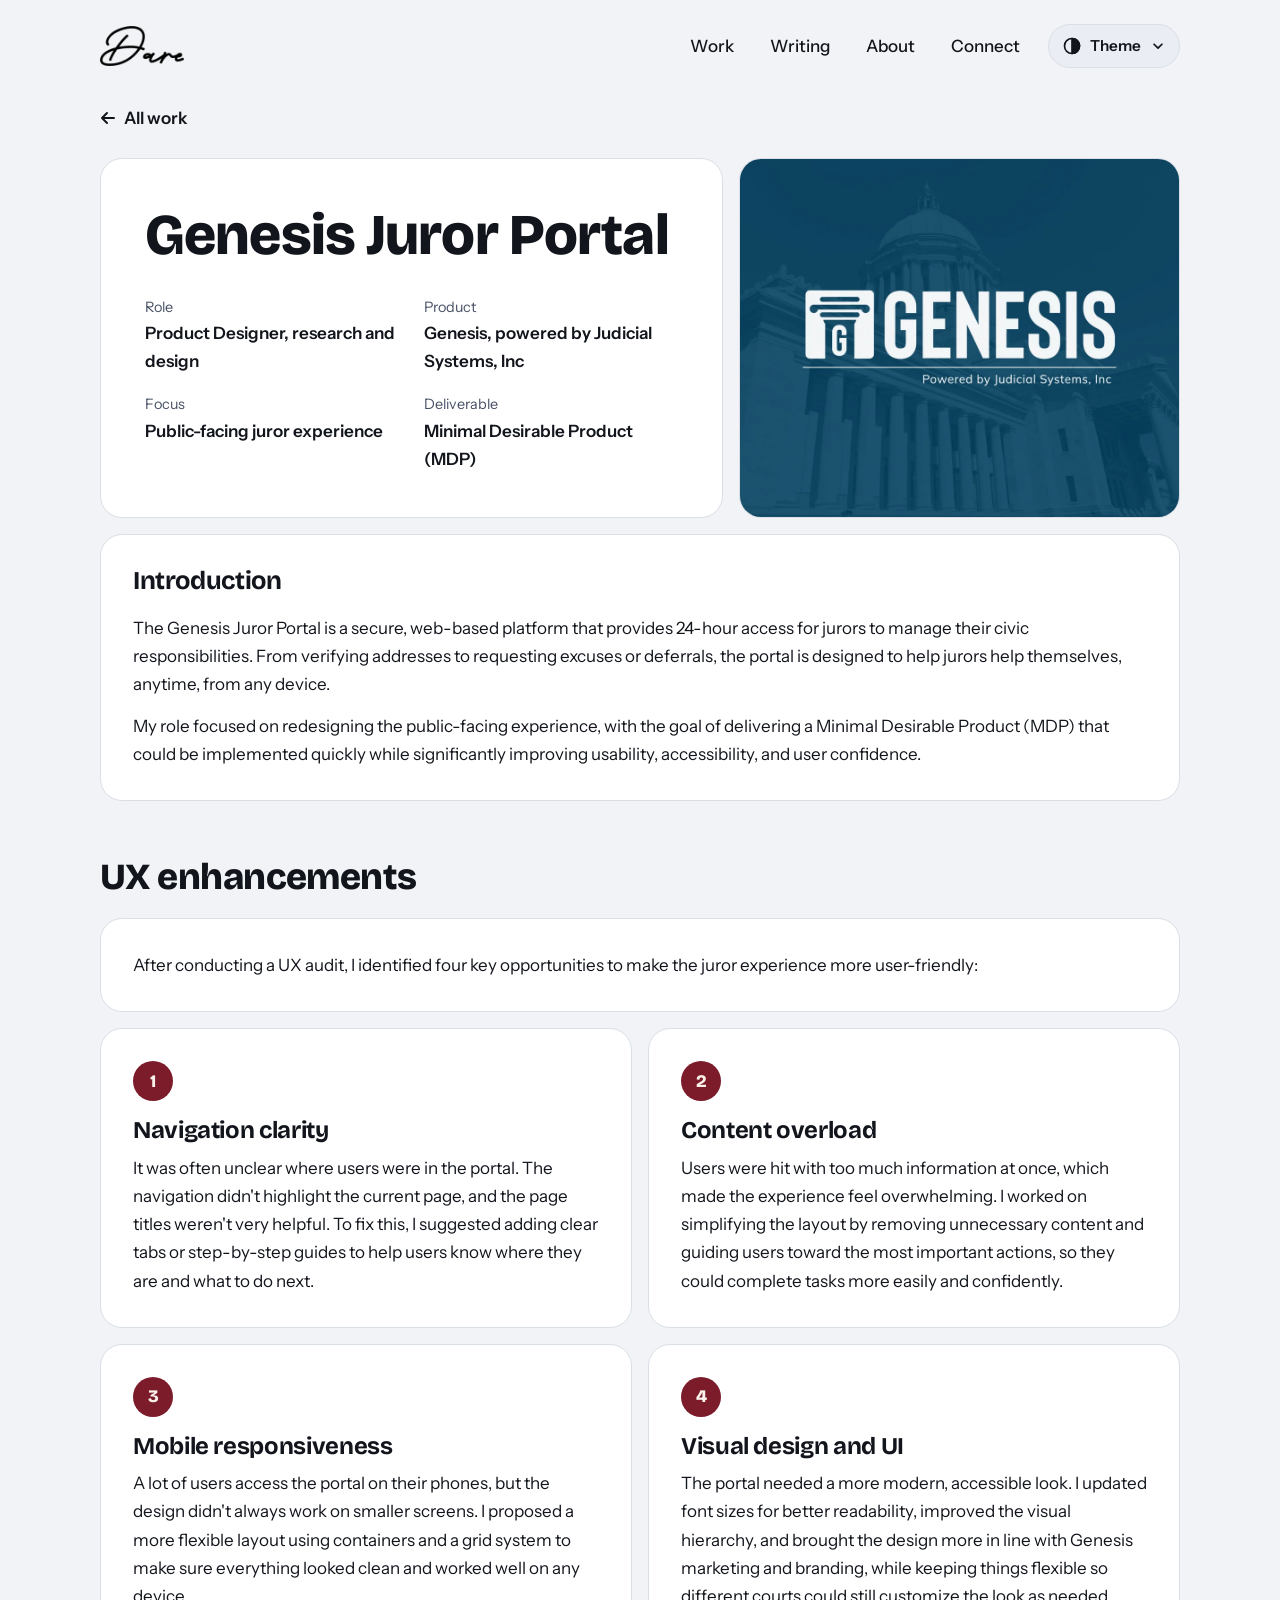
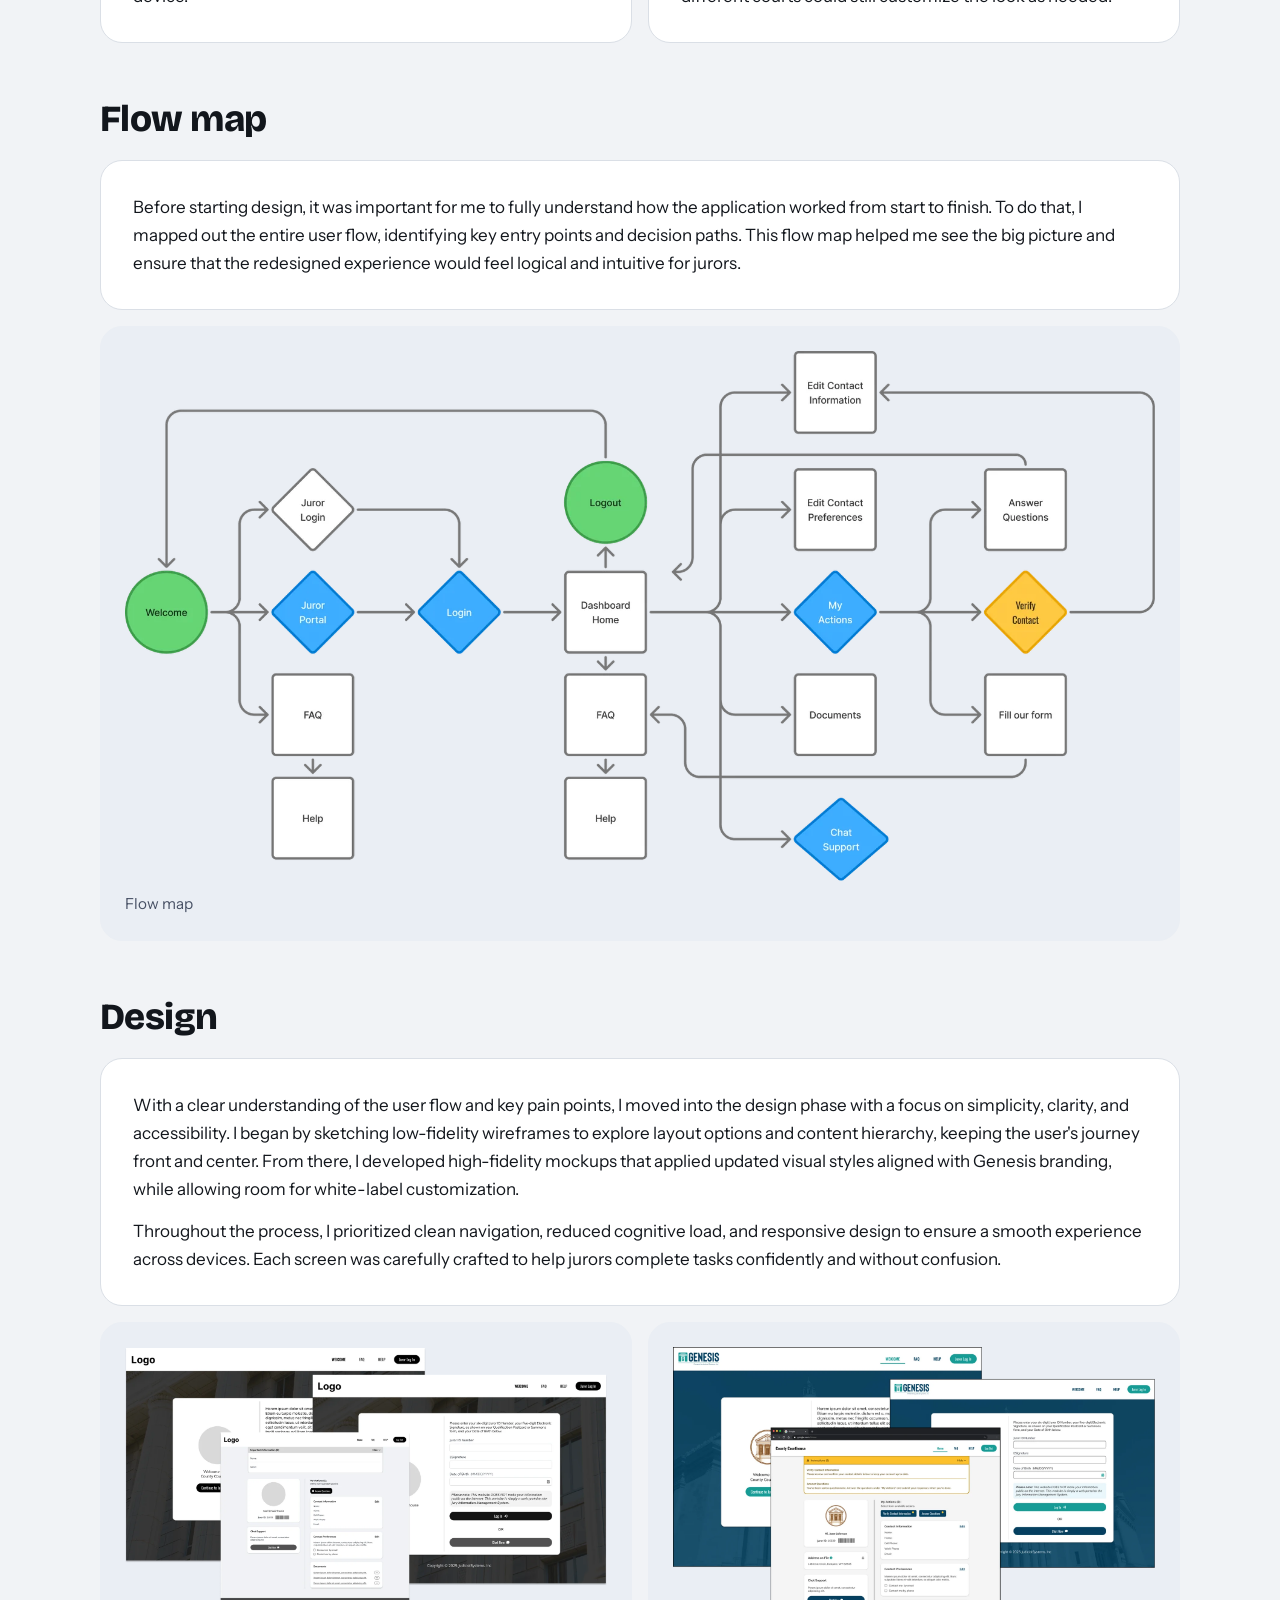
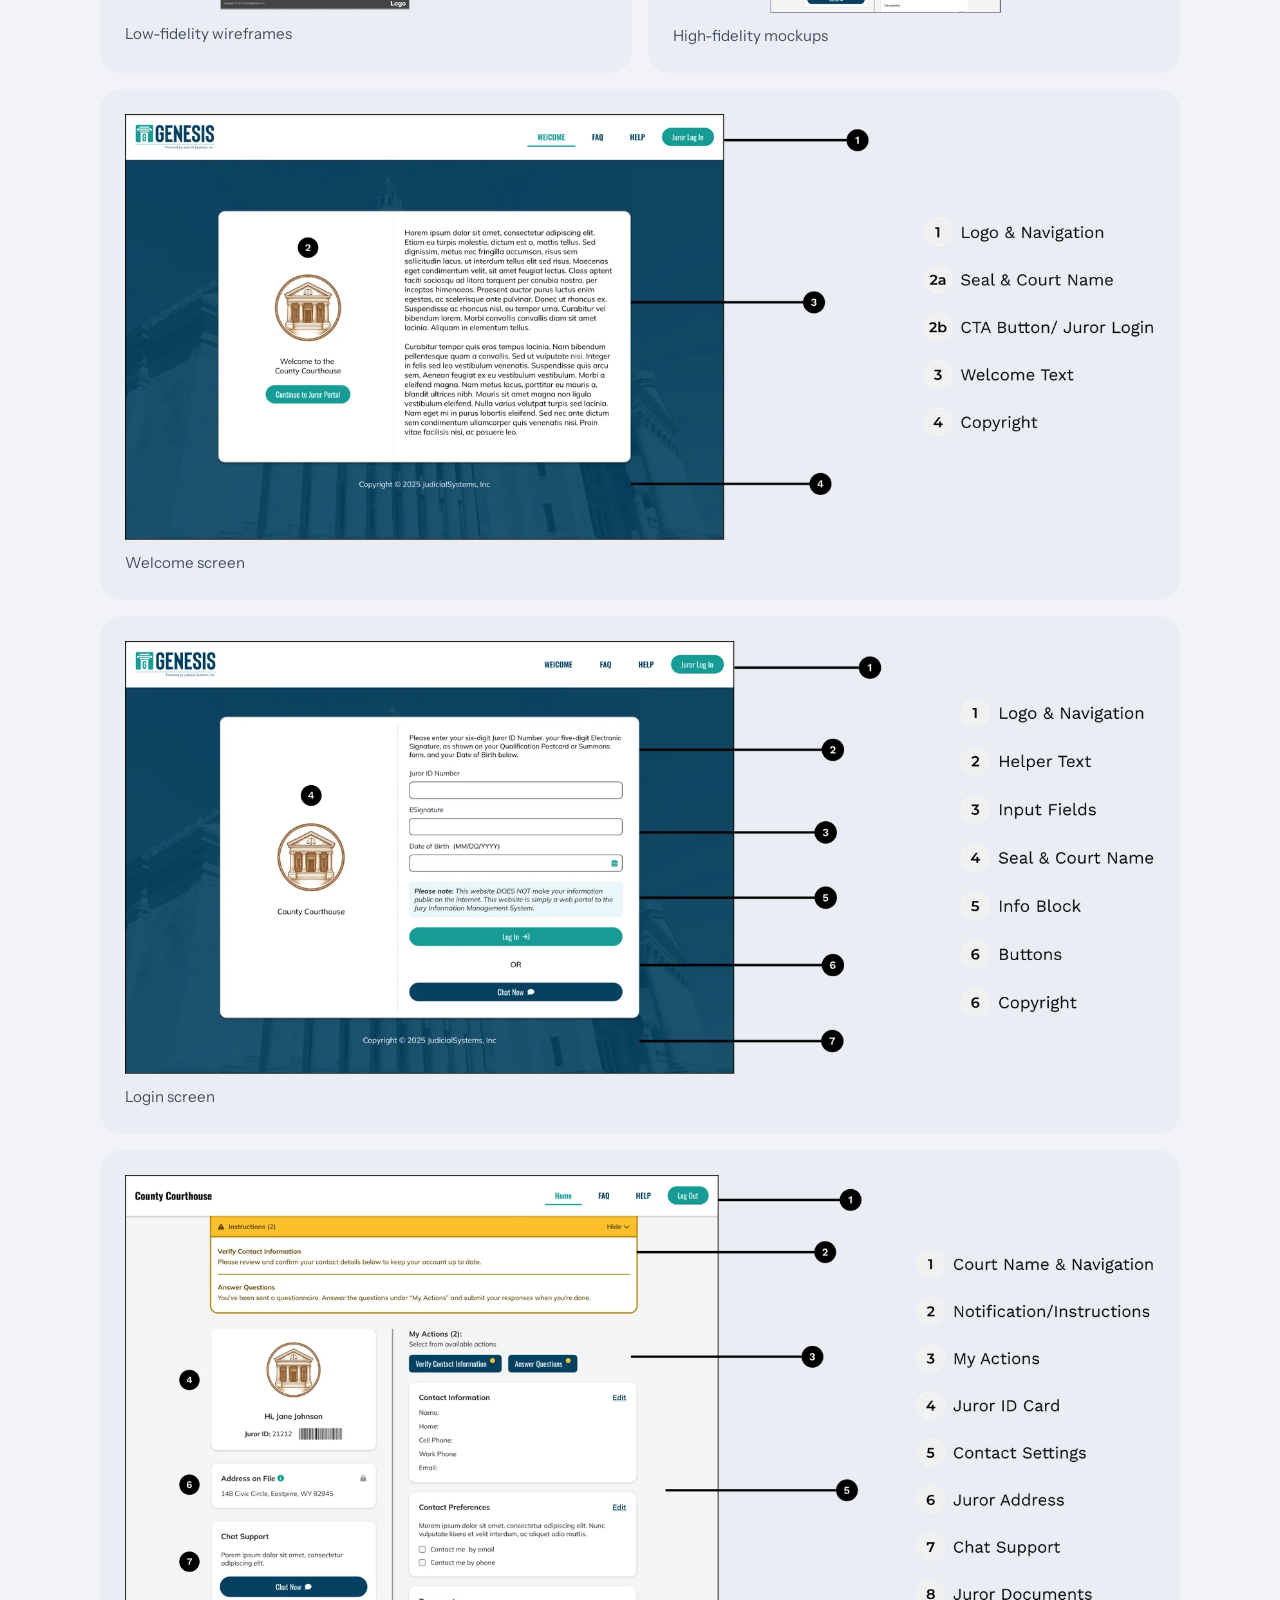
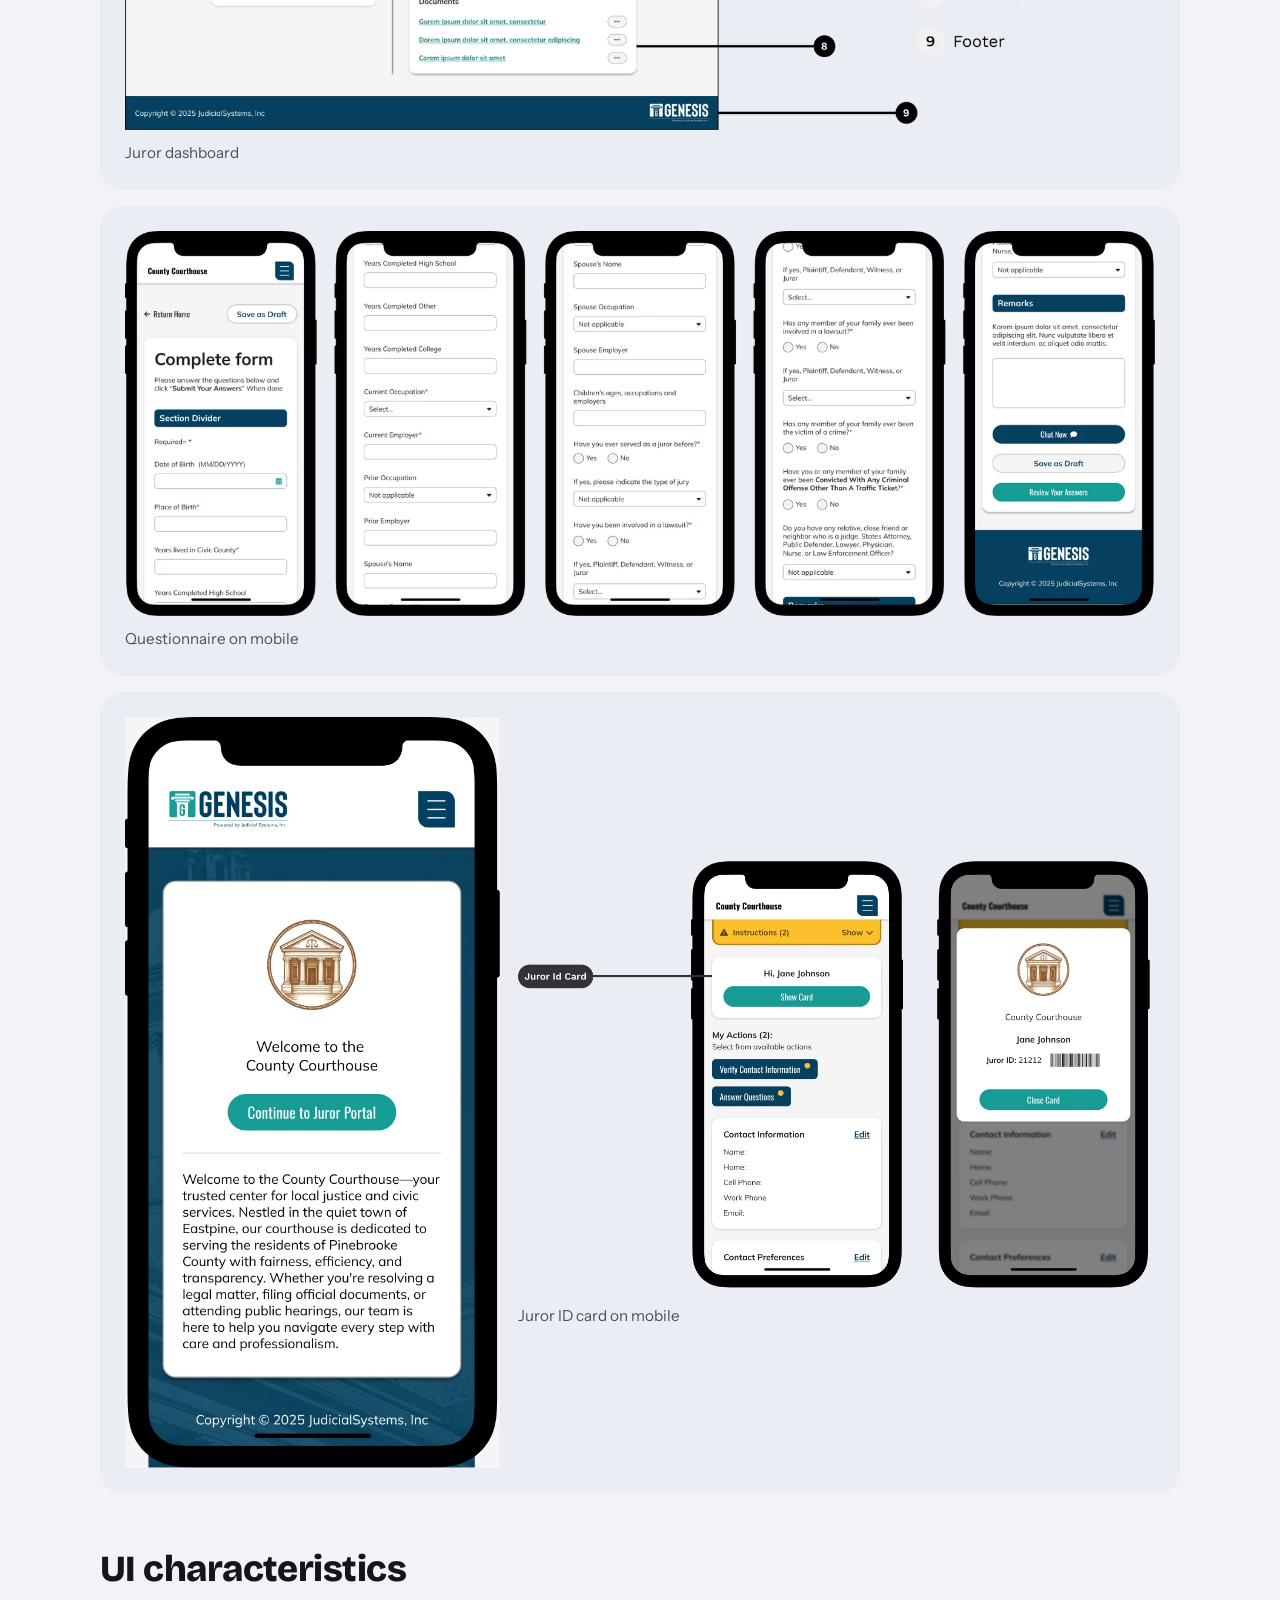
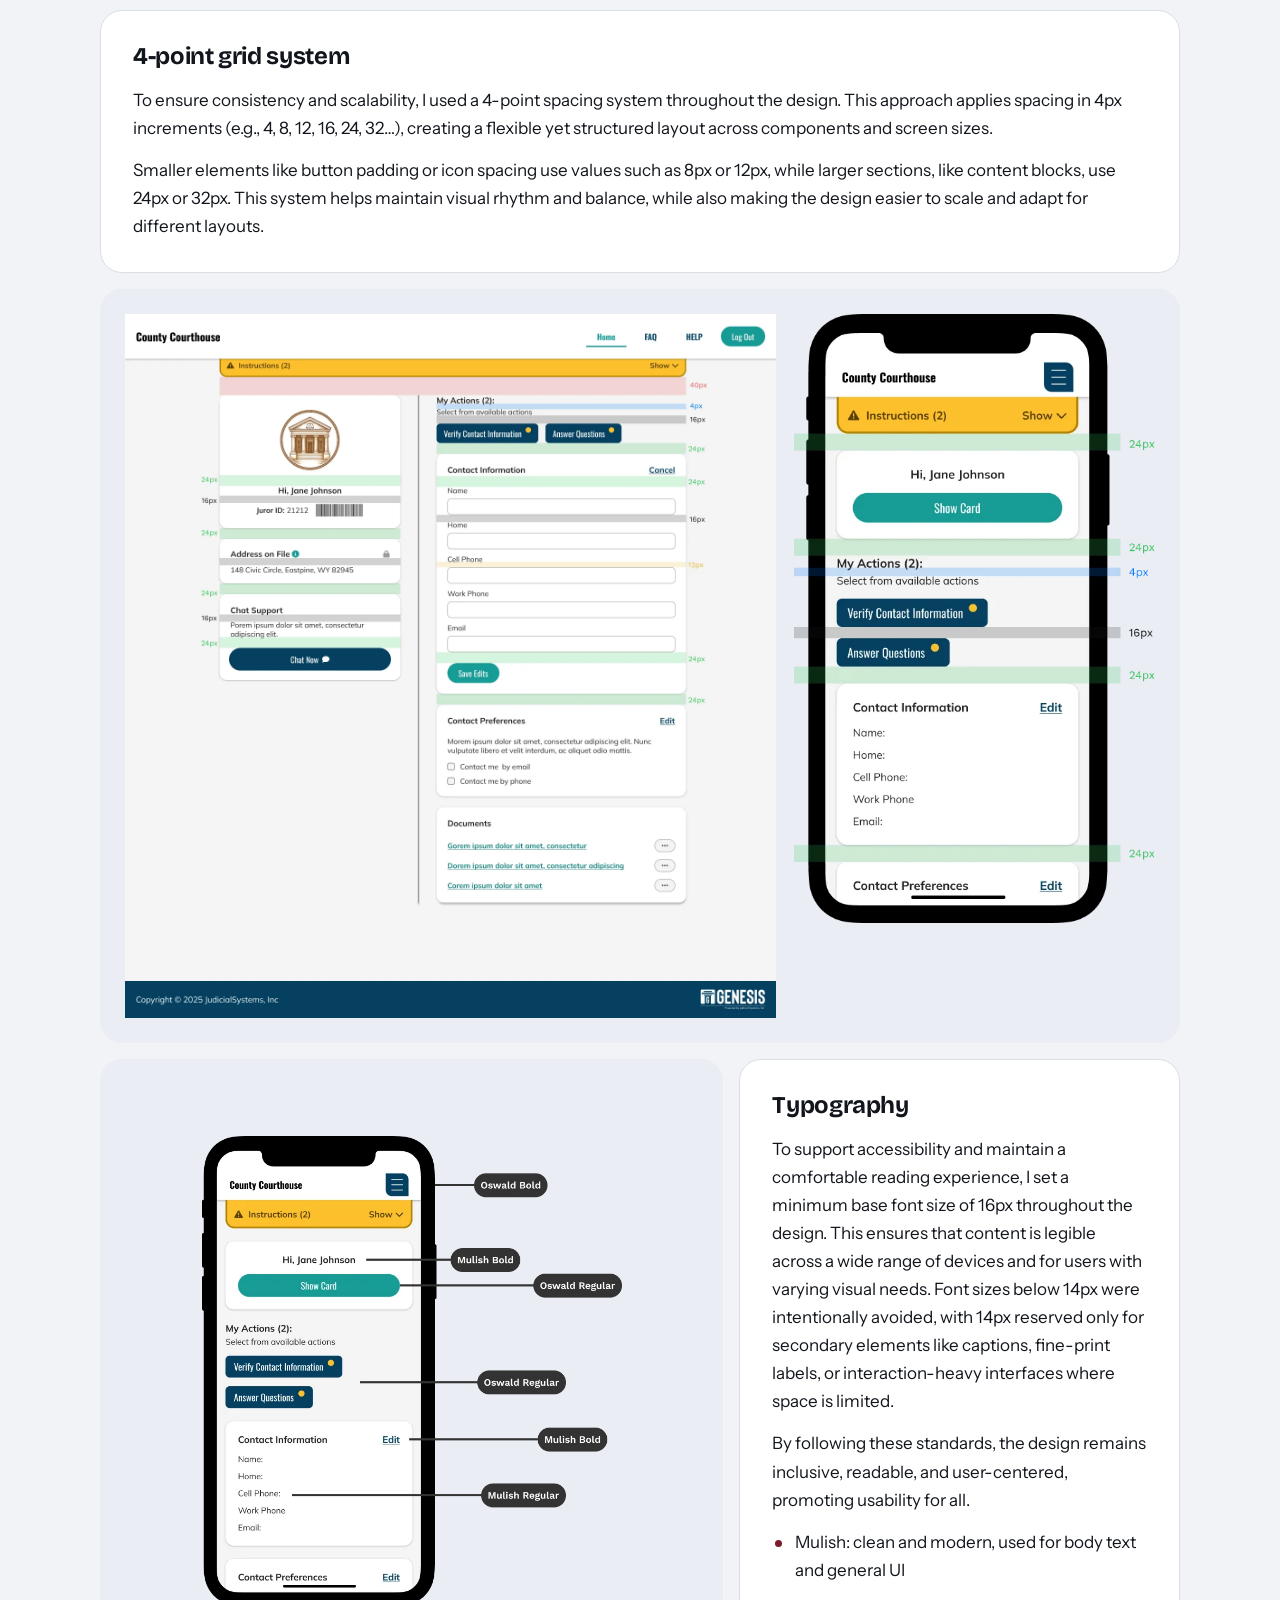
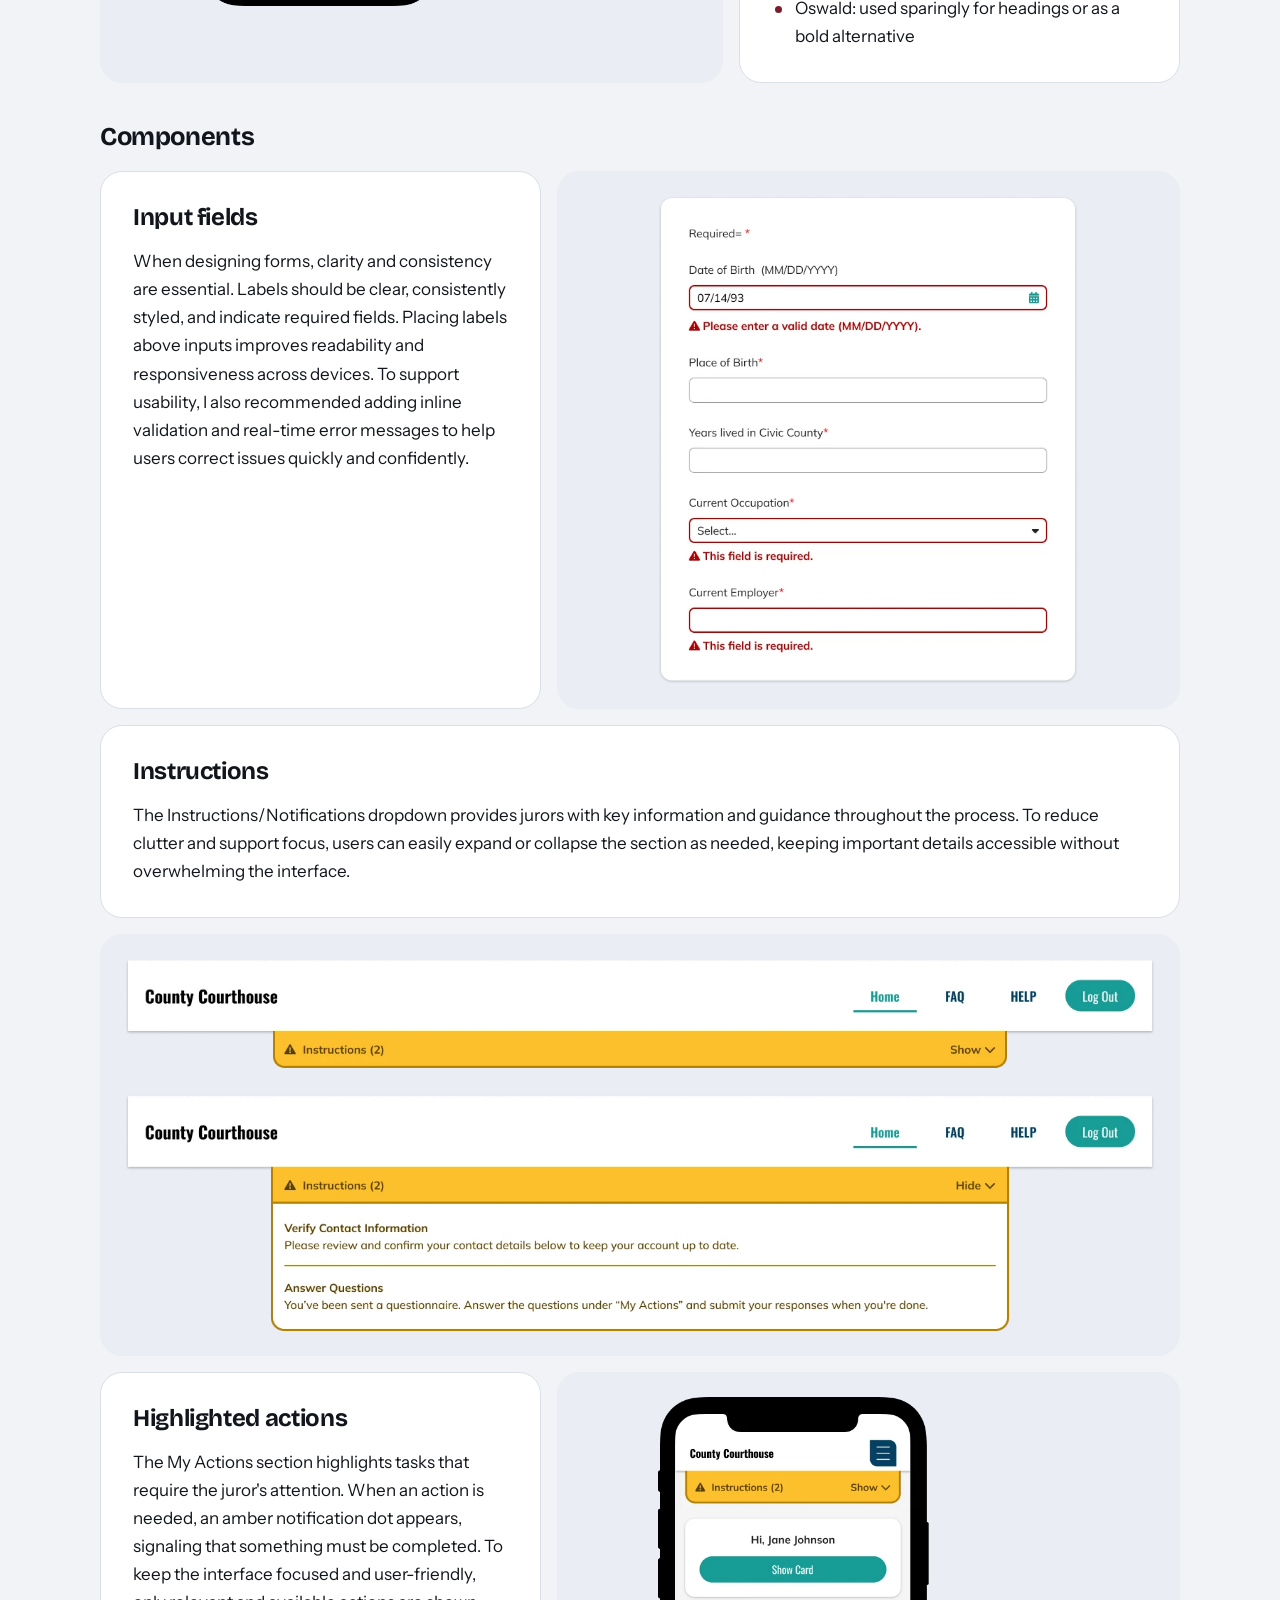
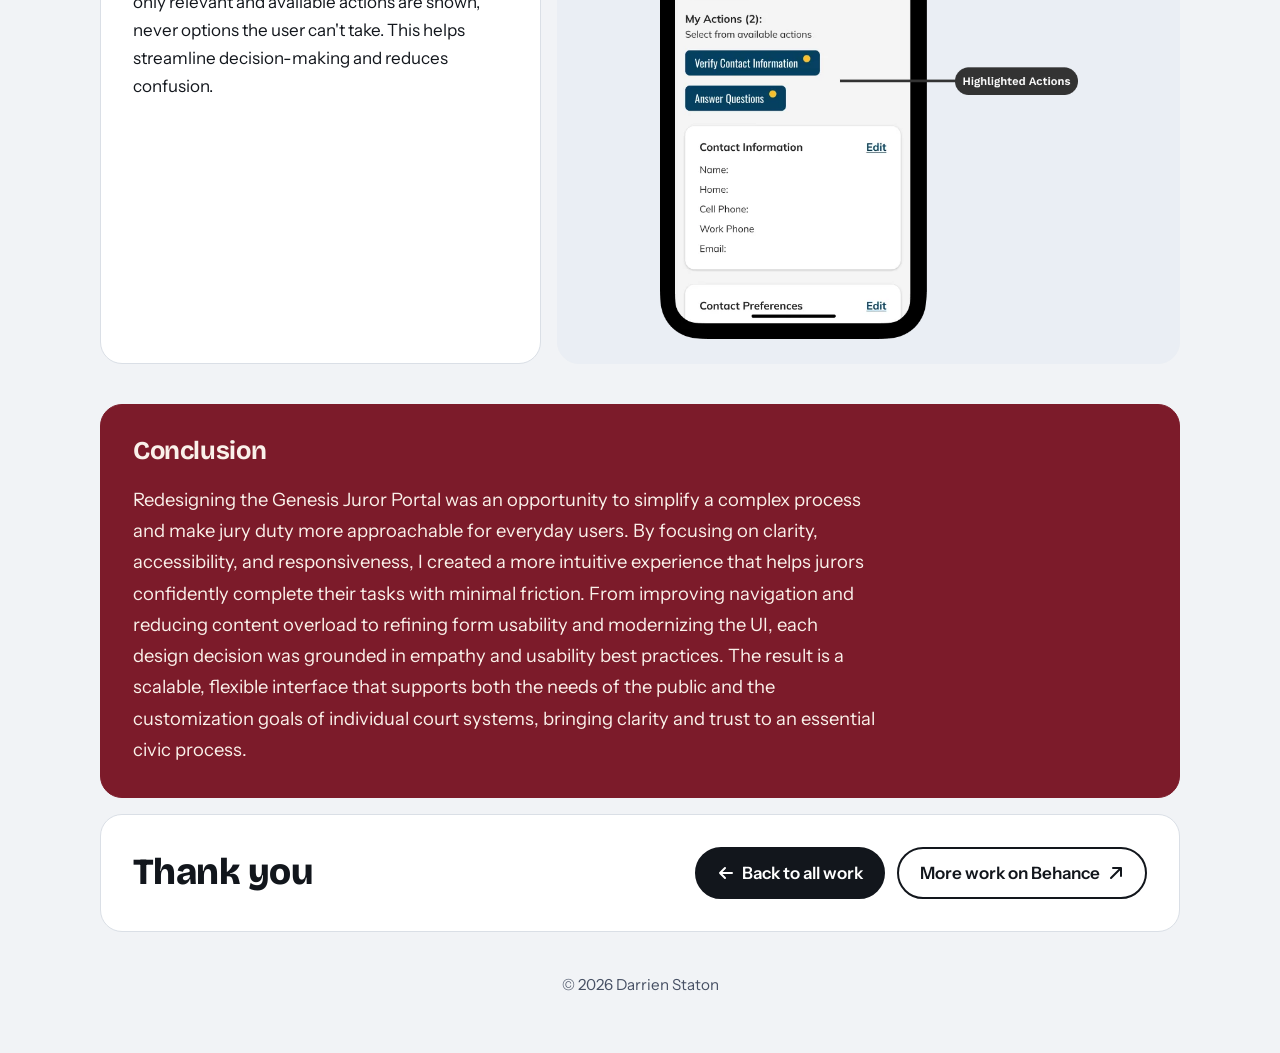
==== commit 87e88f31: "Site updates adding missing updates" ====
--- a/juror-portal.html
+++ b/juror-portal.html
@@ -5,12 +5,15 @@
   <meta name="viewport" content="width=device-width, initial-scale=1">
   <title>Genesis Juror Portal | Darrien Staton</title>
   <meta name="description" content="Case study by Darrien Staton, Senior Product Designer: redesigning the public-facing Genesis Juror Portal for clarity, accessibility, and mobile use.">
-  <meta name="theme-color" content="#F1F3F6">
+  <meta name="theme-color" content="#F1F3F6" media="(prefers-color-scheme: light)">
+  <meta name="theme-color" content="#0D1015" media="(prefers-color-scheme: dark)">
+  <script>(function(){var d=document.documentElement;d.classList.add('js');try{var t=localStorage.getItem('theme');if(t==='light'||t==='dark')d.setAttribute('data-theme',t)}catch(e){}})()</script>
   <link rel="icon" type="image/png" href="images/favicon.png">
   <link rel="preconnect" href="https://fonts.googleapis.com">
   <link rel="preconnect" href="https://fonts.gstatic.com" crossorigin>
   <link href="https://fonts.googleapis.com/css2?family=Bricolage+Grotesque:opsz,wght@12..96,500;700;800&family=Instrument+Sans:wght@400;500;600;700&display=swap" rel="stylesheet">
   <link rel="stylesheet" href="case.css">
+  <link rel="stylesheet" href="theme.css">
 </head>
 <body>
   <a class="skip" href="#main">Skip to the case study</a>
@@ -18,8 +21,17 @@
     <header class="site-header">
       <a class="logo" href="index.html" aria-label="Darrien Staton, home"><img src="images/dare-logo.png" alt="Dare"></a>
       <nav aria-label="Main"><ul>
-        <li><a href="index.html#work">Work</a></li><li><a href="index.html#about">About</a></li><li><a href="index.html#connect">Connect</a></li>
+        <li><a href="index.html#work">Work</a></li><li><a href="index.html#writing">Writing</a></li><li><a href="index.html#about">About</a></li><li><a href="index.html#connect">Connect</a></li>
       </ul></nav>
+      <div class="theme-menu" data-mode="auto">
+        <button type="button" class="theme-menu__btn" id="theme-btn" aria-expanded="false" aria-controls="theme-list" aria-label="Theme: Auto"><svg class="i-sun" viewBox="0 0 24 24" fill="none" stroke="currentColor" stroke-width="2" stroke-linecap="round" aria-hidden="true"><circle cx="12" cy="12" r="4"/><path d="M12 2v2M12 20v2M4.9 4.9l1.4 1.4M17.7 17.7l1.4 1.4M2 12h2M20 12h2M4.9 19.1l1.4-1.4M17.7 6.3l1.4-1.4"/></svg><svg class="i-auto" viewBox="0 0 24 24" fill="none" stroke="currentColor" stroke-width="2" stroke-linecap="round" stroke-linejoin="round" aria-hidden="true"><circle cx="12" cy="12" r="9"/><path d="M12 3a9 9 0 0 1 0 18z" fill="currentColor"/></svg><svg class="i-moon" viewBox="0 0 24 24" fill="none" stroke="currentColor" stroke-width="2" stroke-linecap="round" stroke-linejoin="round" aria-hidden="true"><path d="M20.5 14.2A8.5 8.5 0 0 1 9.8 3.5a8.5 8.5 0 1 0 10.7 10.7z"/></svg><span class="theme-menu__label">Theme</span><svg class="theme-menu__chev" viewBox="0 0 16 16" fill="none" stroke="currentColor" stroke-width="2" stroke-linecap="round" stroke-linejoin="round" aria-hidden="true"><path d="M3.5 6l4.5 4.5L12.5 6"/></svg></button>
+        <ul class="theme-menu__list" id="theme-list" role="group" aria-label="Theme" hidden>
+          <li><button type="button" data-mode="light" aria-pressed="false"><svg class="i-sun" viewBox="0 0 24 24" fill="none" stroke="currentColor" stroke-width="2" stroke-linecap="round" aria-hidden="true"><circle cx="12" cy="12" r="4"/><path d="M12 2v2M12 20v2M4.9 4.9l1.4 1.4M17.7 17.7l1.4 1.4M2 12h2M20 12h2M4.9 19.1l1.4-1.4M17.7 6.3l1.4-1.4"/></svg><span>Light</span><svg class="theme-menu__check" viewBox="0 0 16 16" fill="none" stroke="currentColor" stroke-width="2.2" stroke-linecap="round" stroke-linejoin="round" aria-hidden="true"><path d="M3 8.5l3.2 3.2L13 4.5"/></svg></button></li>
+          <li><button type="button" data-mode="auto" aria-pressed="false"><svg class="i-auto" viewBox="0 0 24 24" fill="none" stroke="currentColor" stroke-width="2" stroke-linecap="round" stroke-linejoin="round" aria-hidden="true"><circle cx="12" cy="12" r="9"/><path d="M12 3a9 9 0 0 1 0 18z" fill="currentColor"/></svg><span>Auto</span><svg class="theme-menu__check" viewBox="0 0 16 16" fill="none" stroke="currentColor" stroke-width="2.2" stroke-linecap="round" stroke-linejoin="round" aria-hidden="true"><path d="M3 8.5l3.2 3.2L13 4.5"/></svg></button></li>
+          <li><button type="button" data-mode="dark" aria-pressed="false"><svg class="i-moon" viewBox="0 0 24 24" fill="none" stroke="currentColor" stroke-width="2" stroke-linecap="round" stroke-linejoin="round" aria-hidden="true"><path d="M20.5 14.2A8.5 8.5 0 0 1 9.8 3.5a8.5 8.5 0 1 0 10.7 10.7z"/></svg><span>Dark</span><svg class="theme-menu__check" viewBox="0 0 16 16" fill="none" stroke="currentColor" stroke-width="2.2" stroke-linecap="round" stroke-linejoin="round" aria-hidden="true"><path d="M3 8.5l3.2 3.2L13 4.5"/></svg></button></li>
+        </ul>
+      </div>
+      <p id="theme-status" class="sr-only" role="status" aria-live="polite"></p>
     </header>
     <main id="main">
       <a class="back" href="index.html#work"><svg viewBox="0 0 16 16" fill="none" stroke="currentColor" stroke-width="2" stroke-linecap="round" stroke-linejoin="round" aria-hidden="true"><path d="M14 8H2M7 3L2 8l5 5"/></svg>All work</a>
@@ -63,9 +75,9 @@
           <div class="tile s12"><div class="stack"><p>With a clear understanding of the user flow and key pain points, I moved into the design phase with a focus on simplicity, clarity, and accessibility. I began by sketching low-fidelity wireframes to explore layout options and content hierarchy, keeping the user&#x27;s journey front and center. From there, I developed high-fidelity mockups that applied updated visual styles aligned with Genesis branding, while allowing room for white-label customization.</p><p>Throughout the process, I prioritized clean navigation, reduced cognitive load, and responsive design to ensure a smooth experience across devices. Each screen was carefully crafted to help jurors complete tasks confidently and without confusion.</p></div></div>
           <div class="tile media s6"><figure class="shot shot--framed "><img src="images/genesis-wireframes.webp" alt="Low fidelity wireframes of the welcome, login, and juror dashboard screens in grayscale, with placeholder logos." width="1600" height="873" loading="lazy"><figcaption>Low-fidelity wireframes</figcaption></figure></div>
           <div class="tile media s6"><figure class="shot shot--framed "><img src="images/genesis-hifi-desktop.webp" alt="High fidelity mockups of the welcome, login, and juror dashboard screens in Genesis blue and teal." width="1600" height="882" loading="lazy"><figcaption>High-fidelity mockups</figcaption></figure></div>
-          <div class="tile media s12"><figure class="shot shot--framed "><img src="images/genesis-welcome-annotated.webp" alt="Welcome screen with callouts: logo and navigation, seal and court name, a Continue to Juror Portal button, welcome text, and copyright." width="1600" height="662" loading="lazy"><figcaption>Welcome screen</figcaption></figure></div>
-          <div class="tile media s12"><figure class="shot shot--framed "><img src="images/genesis-login-annotated.webp" alt="Login screen with callouts: logo and navigation, helper text, input fields for Juror ID, ESignature, and date of birth, seal and court name, an info block, buttons, and copyright." width="1600" height="673" loading="lazy"><figcaption>Login screen</figcaption></figure></div>
-          <div class="tile media s12"><figure class="shot shot--framed "><img src="images/genesis-dashboard-annotated.webp" alt="Juror dashboard with callouts: court name and navigation, instructions, My Actions, juror ID card, contact settings, address, chat support, documents, and footer." width="1600" height="861" loading="lazy"><figcaption>Juror dashboard</figcaption></figure></div>
+          <div class="tile media s12"><figure class="shot shot--framed shot--paper"><img src="images/genesis-welcome-annotated.webp" alt="Welcome screen with callouts: logo and navigation, seal and court name, a Continue to Juror Portal button, welcome text, and copyright." width="1600" height="662" loading="lazy"><figcaption>Welcome screen</figcaption></figure></div>
+          <div class="tile media s12"><figure class="shot shot--framed shot--paper"><img src="images/genesis-login-annotated.webp" alt="Login screen with callouts: logo and navigation, helper text, input fields for Juror ID, ESignature, and date of birth, seal and court name, an info block, buttons, and copyright." width="1600" height="673" loading="lazy"><figcaption>Login screen</figcaption></figure></div>
+          <div class="tile media s12"><figure class="shot shot--framed shot--paper"><img src="images/genesis-dashboard-annotated.webp" alt="Juror dashboard with callouts: court name and navigation, instructions, My Actions, juror ID card, contact settings, address, chat support, documents, and footer." width="1600" height="861" loading="lazy"><figcaption>Juror dashboard</figcaption></figure></div>
           <div class="tile media s12"><figure class="shot shot--framed "><img src="images/genesis-mobile-form.webp" alt="Five phone screens showing a long Complete form questionnaire with text fields, dropdowns, radio buttons, a remarks box, and buttons to save as draft or review answers." width="1700" height="635" loading="lazy"><figcaption>Questionnaire on mobile</figcaption></figure></div>
           <div class="tile media s12"><div class="pair pair--rev">
             <figure class="shot shot--framed shot--tall"><img src="images/genesis-welcome-mobile.webp" alt="Welcome screen on a phone with the court seal, a Continue to Juror Portal button, and welcome text." width="638" height="1279" loading="lazy"></figure>
@@ -121,5 +133,6 @@
     </main>
     <footer>&copy; 2026 Darrien Staton</footer>
   </div>
+  <script src="theme.js" defer></script>
 </body>
 </html>
--- a/case.css
+++ b/case.css
@@ -1,16 +1,6 @@
 /* Shared styles for case study pages */
 :root {
-  --bg: #F1F3F6;
-  --surface: #FFFFFF;
-  --ink: #12161C;
-  --muted: #475064;
-  --line: #DADFE6;
-  --accent: #1F4FD8;
-  --chip: #EAEEF4;
-  --earth-red: #7C1B2A;
-  --on-red: #FAF1EA;
-  --rose-soft: #F0DCDD;
-  --rose-ink: #5E0E1B;
+  /* color tokens live in theme.css */
   --radius: 22px;
   --gap: 16px;
   --display: "Bricolage Grotesque", "Avenir Next", "Segoe UI", system-ui, sans-serif;
@@ -37,7 +27,7 @@
 
 .skip {
   position: absolute; left: 16px; top: -64px; z-index: 10;
-  background: var(--ink); color: #fff; padding: 12px 18px; border-radius: 12px;
+  background: var(--solid-bg); color: var(--solid-fg); padding: 12px 18px; border-radius: 12px;
   font-weight: 600; text-decoration: none;
 }
 .skip:focus { top: 16px; }
@@ -78,9 +68,9 @@
 }
 .tile h2 { font-size: 1.6rem; margin-bottom: 18px; }
 .tile h3 { font-size: 1.5rem; margin-bottom: 16px; }
-.tile--night { background: var(--ink); border-color: var(--ink); color: #fff; }
+.tile--night { background: var(--night-bg); border-color: var(--night-line); color: var(--night-ink); }
 .tile--wine { background: var(--earth-red); border-color: var(--earth-red); color: var(--on-red); }
-.tile--tint { background: #E7EDFF; border-color: #D3DDFB; }
+.tile--tint { background: var(--tint-bg); border-color: var(--tint-line); }
 
 .stack { display: grid; gap: 14px; }
 .stack > p + p { margin-top: 0; }
@@ -103,7 +93,7 @@
 .dots li { position: relative; padding-left: 1.4rem; }
 .dots li::before {
   content: ""; position: absolute; left: .15rem; top: .72em; width: 7px; height: 7px;
-  border-radius: 50%; background: var(--earth-red);
+  border-radius: 50%; background: var(--mark);
 }
 .tile--night .dots li::before { background: #E2BCBF; }
 
@@ -159,20 +149,20 @@
 .toc a::after { content: "\2192"; margin-left: auto; transition: transform .2s ease; }
 .toc a:hover { background: var(--earth-red); color: var(--on-red); transform: translateX(4px); }
 .toc a:hover::after { transform: translateX(4px); }
-.toc__n { font-family: var(--display); font-weight: 800; color: var(--earth-red); min-width: 1.6rem; }
+.toc__n { font-family: var(--display); font-weight: 800; color: var(--mark); min-width: 1.6rem; }
 .toc a:hover .toc__n { color: var(--on-red); }
 
 /* audit findings: sticky notes on a pinboard tile */
 .board {
   padding: 40px 32px 36px;
-  background-color: #FBFBFD;
-  background-image: radial-gradient(#D5DBE5 1.3px, transparent 1.4px);
+  background-color: var(--board-bg);
+  background-image: radial-gradient(var(--board-dot) 1.3px, transparent 1.4px);
   background-size: 22px 22px;
 }
 .notes { display: grid; grid-template-columns: repeat(12, minmax(0, 1fr)); gap: 34px 26px; }
 .note {
   position: relative; padding: 36px 26px 28px; border-radius: 6px 6px 14px 6px;
-  background: var(--note, #FBEFB4); color: var(--ink);
+  background: var(--note, #FBEFB4); color: #12161C;
   box-shadow: 0 1px 0 rgba(18,22,28,.06), 0 14px 20px -12px rgba(18,22,28,.35);
   transform: rotate(var(--tilt, 0deg));
   transition: transform .25s ease, box-shadow .25s ease;
@@ -181,7 +171,7 @@
 .note::before {
   content: ""; position: absolute; top: 10px; left: 50%; width: 16px; height: 16px; margin-left: -8px;
   border-radius: 50%;
-  background: radial-gradient(circle at 35% 30%, #D86A74 0, var(--earth-red) 55%, var(--rose-ink) 100%);
+  background: radial-gradient(circle at 35% 30%, #D86A74 0, #7C1B2A 55%, #5E0E1B 100%);
   box-shadow: 0 3px 4px rgba(18,22,28,.35);
 }
 .note h3 { font-size: 1.25rem; margin-bottom: 10px; }
@@ -223,12 +213,13 @@
 .btn svg { width: 16px; height: 16px; transition: transform .2s ease; }
 .btn:hover { transform: translateY(-3px); }
 .btn:hover svg.out { transform: translate(2px, -2px); }
-.btn--solid { background: var(--ink); color: #fff; }
+.btn--solid { background: var(--solid-bg); color: var(--solid-fg); border-color: var(--solid-bg); }
 
 footer { padding: 40px 0 56px; text-align: center; color: var(--muted); font-size: .95rem; }
 
 a:focus-visible { outline: 3px solid var(--accent); outline-offset: 3px; }
 .tile--wine a:focus-visible, .tile--night a:focus-visible { outline-color: #fff; }
+.tile--night a:focus-visible { outline-color: var(--night-ink); }
 .sr-only {
   position: absolute; width: 1px; height: 1px; margin: -1px; padding: 0;
   overflow: hidden; clip: rect(0 0 0 0); white-space: nowrap; border: 0;
--- a/theme.css
+++ b/theme.css
@@ -0,0 +1,184 @@
+/* Color themes and the theme switcher.
+   Light is the default token set. Dark applies when the visitor picks it,
+   or when they pick Auto (no data-theme) and their device prefers dark. */
+
+:root {
+  color-scheme: light;
+  --bg: #F1F3F6;
+  --surface: #FFFFFF;
+  --ink: #12161C;
+  --muted: #475064;
+  --line: #DADFE6;
+  --accent: #1F4FD8;
+  --chip: #EAEEF4;
+  --chip-hover: #DFE5EE;
+  --earth-red: #7C1B2A;
+  --on-red: #FAF1EA;
+  --mark: #7C1B2A;
+  --rose-soft: #F0DCDD;
+  --rose-ink: #5E0E1B;
+  --rose-soft-hover: #E7C8CB;
+  --rose-mid: #E2BCBF;
+  --rose-mid-ink: #4F0C18;
+  --rose-mid-hover: #D8ABAF;
+  --night-bg: #12161C;
+  --night-line: #12161C;
+  --night-ink: #FFFFFF;
+  --tint-bg: #E7EDFF;
+  --tint-line: #D3DDFB;
+  --solid-bg: #12161C;
+  --solid-fg: #FFFFFF;
+  --board-bg: #FBFBFD;
+  --board-dot: #D5DBE5;
+  --ring: #FFFFFF;
+  --shadow: rgba(18, 22, 28, .35);
+  --brand-genesis: #0E4467;
+  --paper: transparent;
+}
+
+/* Dark tokens: kept in one place, applied by the two rules below */
+@media (prefers-color-scheme: dark) {
+  :root:not([data-theme="light"]) {
+    color-scheme: dark;
+    --bg: #0D1015;
+    --surface: #161A21;
+    --ink: #EDF0F5;
+    --muted: #A9B2C1;
+    --line: #2A313C;
+    --accent: #8AA7FF;
+    --chip: #1E242E;
+    --chip-hover: #29313D;
+    --earth-red: #8A2133;
+    --mark: #E6A9B0;
+    --rose-soft: #3A1E26;
+    --rose-ink: #F4D3D7;
+    --rose-soft-hover: #47252F;
+    --rose-mid: #5C2C36;
+    --rose-mid-ink: #F8DDE0;
+    --rose-mid-hover: #6B3640;
+    --night-bg: #1F2838;
+    --night-line: #2D3850;
+    --tint-bg: #172037;
+    --tint-line: #26335A;
+    --solid-bg: #EDF0F5;
+    --solid-fg: #12161C;
+    --board-bg: #11151B;
+    --board-dot: #262D38;
+    --ring: #2B3340;
+    --shadow: rgba(0, 0, 0, .6);
+    --brand-genesis: #6FB3E0;
+    --paper: #F3F5F8;
+  }
+  :root:not([data-theme="light"]) .site-header .logo img { filter: invert(1); }
+}
+:root[data-theme="dark"] {
+  color-scheme: dark;
+  --bg: #0D1015;
+  --surface: #161A21;
+  --ink: #EDF0F5;
+  --muted: #A9B2C1;
+  --line: #2A313C;
+  --accent: #8AA7FF;
+  --chip: #1E242E;
+  --chip-hover: #29313D;
+  --earth-red: #8A2133;
+  --mark: #E6A9B0;
+  --rose-soft: #3A1E26;
+  --rose-ink: #F4D3D7;
+  --rose-soft-hover: #47252F;
+  --rose-mid: #5C2C36;
+  --rose-mid-ink: #F8DDE0;
+  --rose-mid-hover: #6B3640;
+  --night-bg: #1F2838;
+  --night-line: #2D3850;
+  --tint-bg: #172037;
+  --tint-line: #26335A;
+  --solid-bg: #EDF0F5;
+  --solid-fg: #12161C;
+  --board-bg: #11151B;
+  --board-dot: #262D38;
+  --ring: #2B3340;
+  --shadow: rgba(0, 0, 0, .6);
+  --brand-genesis: #6FB3E0;
+  --paper: #F3F5F8;
+}
+:root[data-theme="dark"] .site-header .logo img { filter: invert(1); }
+
+/* Annotated screens drawn for a light page get a light backing in dark mode */
+.shot--paper img { background: var(--paper); }
+
+/* Smooth color change, only while switching (added briefly by theme.js) */
+html.theme-fade, html.theme-fade *, html.theme-fade *::before, html.theme-fade *::after {
+  transition: background-color .35s ease, color .35s ease, border-color .35s ease, fill .35s ease, stroke .35s ease !important;
+}
+
+/* Header layout with the switcher */
+.site-header { gap: 12px; flex-wrap: wrap; }
+.site-header nav { margin-left: auto; }
+
+/* Theme menu: one round button that opens a small list */
+.theme-menu { display: none; position: relative; z-index: 20; }
+.js .theme-menu { display: block; }
+.theme-menu__btn {
+  display: inline-flex; align-items: center; gap: 8px; height: 44px; padding: 0 14px 0 13px;
+  border-radius: 999px; border: 1px solid var(--line); background: var(--chip); color: var(--ink);
+  font: inherit; font-size: .95rem; font-weight: 600; cursor: pointer;
+  transition: background-color .2s ease, border-color .2s ease, transform .2s ease;
+}
+.theme-menu__label { line-height: 1; }
+.theme-menu__btn svg.theme-menu__chev { display: block; width: 14px; height: 14px; margin-left: 2px; transition: transform .25s ease; }
+.theme-menu__btn[aria-expanded="true"] .theme-menu__chev { transform: rotate(180deg); }
+.theme-menu__btn:hover { border-color: var(--ink); transform: translateY(-2px); }
+.theme-menu__btn[aria-expanded="true"] { border-color: var(--ink); background: var(--surface); }
+.theme-menu__btn:focus-visible, .theme-menu__list button:focus-visible { outline: 3px solid var(--accent); outline-offset: 2px; }
+.theme-menu svg { width: 20px; height: 20px; flex: none; }
+
+/* the button shows only the icon for the active mode */
+.theme-menu__btn svg { display: none; }
+.theme-menu[data-mode="light"] .theme-menu__btn .i-sun,
+.theme-menu[data-mode="auto"] .theme-menu__btn .i-auto,
+.theme-menu[data-mode="dark"] .theme-menu__btn .i-moon { display: block; }
+.theme-menu.is-switching[data-mode="light"] .theme-menu__btn .i-sun { animation: sun-spin .6s ease; }
+.theme-menu.is-switching[data-mode="dark"] .theme-menu__btn .i-moon { animation: moon-tilt .6s ease; }
+.theme-menu.is-switching[data-mode="auto"] .theme-menu__btn .i-auto { animation: auto-flip .6s ease; }
+@keyframes sun-spin { from { transform: rotate(-120deg) scale(.6); } to { transform: none; } }
+@keyframes moon-tilt { from { transform: rotate(-50deg) scale(.6); } to { transform: none; } }
+@keyframes auto-flip { from { transform: rotate(180deg) scale(.6); } to { transform: none; } }
+
+.theme-menu__list {
+  position: absolute; top: calc(100% + 10px); right: 0; min-width: 184px; margin: 0; padding: 6px;
+  list-style: none; background: var(--surface); border: 1px solid var(--line); border-radius: 18px;
+  box-shadow: 0 18px 36px -14px var(--shadow);
+  transform-origin: top right; animation: menu-in .18s ease;
+}
+.theme-menu__list[hidden] { display: none; }
+@keyframes menu-in { from { opacity: 0; transform: translateY(-6px) scale(.96); } to { opacity: 1; transform: none; } }
+.theme-menu__list button {
+  display: flex; align-items: center; gap: 12px; width: 100%; min-height: 44px; padding: 0 12px;
+  border: 0; border-radius: 12px; background: none; color: var(--ink); font: inherit; font-weight: 500;
+  text-align: left; cursor: pointer; transition: background-color .15s ease;
+}
+.theme-menu__list button:hover { background: var(--chip); }
+.theme-menu__list button[aria-pressed="true"] { font-weight: 700; }
+.theme-menu__check { width: 16px; height: 16px; margin-left: auto; opacity: 0; transform: scale(.5); transition: opacity .2s ease, transform .25s cubic-bezier(.3, 1.6, .5, 1); }
+.theme-menu__list button[aria-pressed="true"] .theme-menu__check { opacity: 1; transform: none; }
+
+@media (max-width: 720px) {
+  .site-header .logo { order: 1; }
+  .theme-menu { order: 2; margin-left: auto; }
+  .site-header nav { order: 3; flex-basis: 100%; margin-left: -11px; }
+}
+@media (prefers-reduced-motion: reduce) {
+  .theme-menu__btn .i-sun, .theme-menu__btn .i-moon, .theme-menu__btn .i-auto { animation: none !important; }
+  .theme-menu__list { animation: none; }
+  .theme-menu__btn:hover { transform: none; }
+  .theme-menu__check, .theme-menu__chev { transition: none !important; }
+  html.theme-fade, html.theme-fade *, html.theme-fade *::before, html.theme-fade *::after { transition: none !important; }
+}
+
+/* Four nav links need a little less padding on narrow phones */
+@media (max-width: 560px) {
+  .site-header nav ul { flex-wrap: wrap; gap: 0; }
+  .site-header nav a { padding: 10px 9px; }
+  .site-header nav { margin-left: -9px; }
+}
